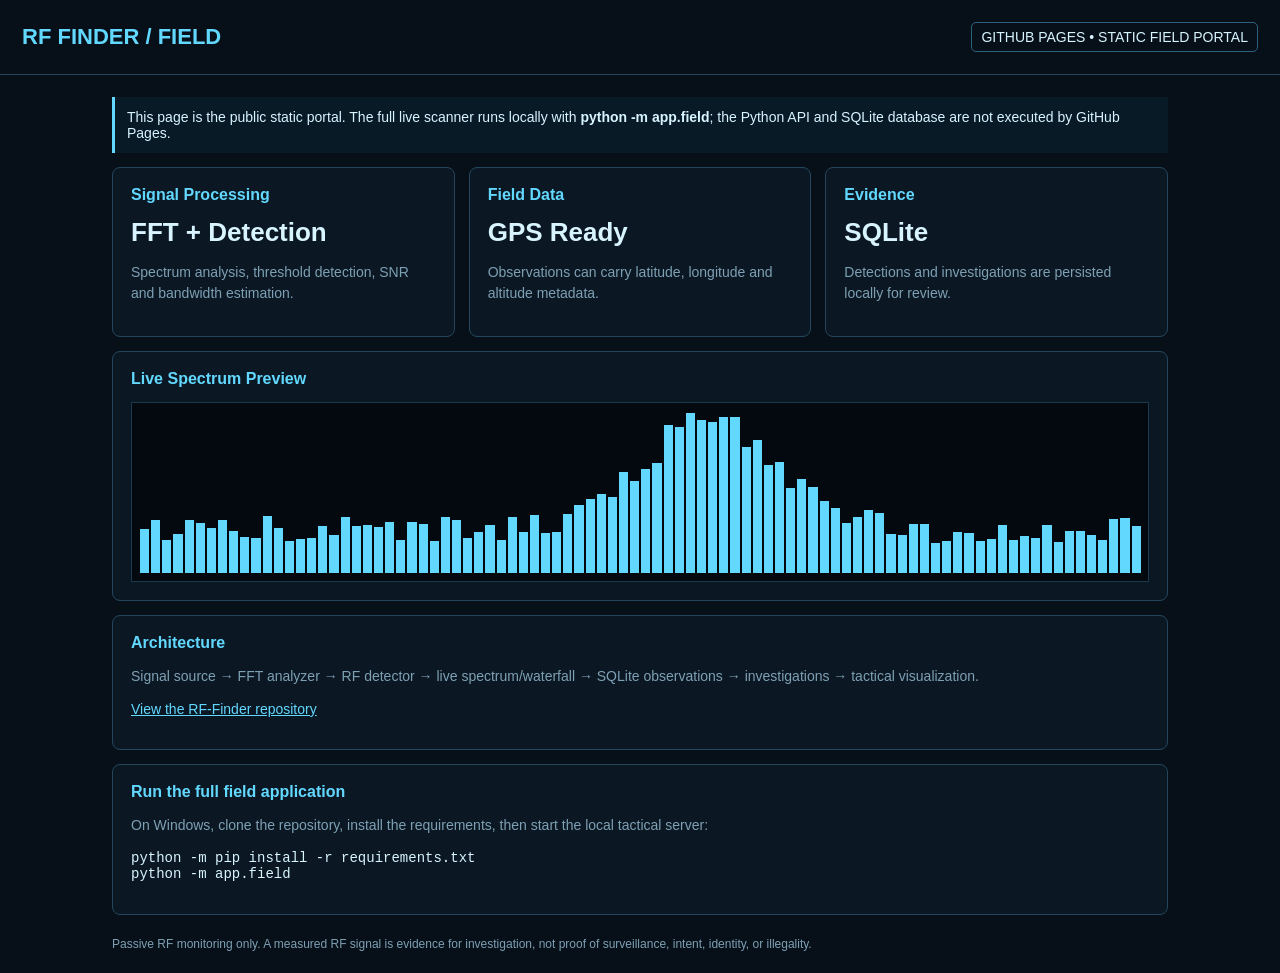
==== docs/index.html @ 65db34c8 "feat: add GitHub Pages field portal" ====
<!doctype html>
<html lang="en">
<head>
  <meta charset="utf-8">
  <meta name="viewport" content="width=device-width, initial-scale=1">
  <title>RF Finder — Field Monitor</title>
  <style>
    :root{color-scheme:dark}*{box-sizing:border-box}body{margin:0;background:#071019;color:#d8f4ff;font:14px Arial,sans-serif}header{padding:22px;display:flex;justify-content:space-between;gap:16px;align-items:center;border-bottom:1px solid #24465d}h1{margin:0;color:#62d8ff;font-size:22px}.wrap{max-width:1100px;margin:auto;padding:22px}.grid{display:grid;grid-template-columns:repeat(3,1fr);gap:14px}.card{background:#0b1823;border:1px solid #24465d;border-radius:8px;padding:18px}.wide{grid-column:1/-1}h2{font-size:16px;margin-top:0;color:#62d8ff}.value{font-size:26px;font-weight:bold}.muted{color:#7ea0b4;line-height:1.5}a{color:#62d8ff}.status{display:inline-block;padding:6px 9px;border:1px solid #2c607d;border-radius:5px}.bar{height:180px;border:1px solid #19394c;background:#03090e;display:flex;align-items:end;gap:2px;padding:8px}.bar i{display:block;flex:1;min-width:2px;background:#62d8ff}.notice{padding:12px;border-left:3px solid #62d8ff;background:#071a26}.footer{margin-top:22px;color:#7ea0b4;font-size:12px}@media(max-width:750px){.grid{grid-template-columns:1fr}.wide{grid-column:auto}}
  </style>
</head>
<body>
<header><h1>RF FINDER / FIELD</h1><span class="status">GITHUB PAGES • STATIC FIELD PORTAL</span></header>
<div class="wrap">
  <div class="notice">This page is the public static portal. The full live scanner runs locally with <b>python -m app.field</b>; the Python API and SQLite database are not executed by GitHub Pages.</div>
  <div class="grid" style="margin-top:14px">
    <section class="card"><h2>Signal Processing</h2><div class="value">FFT + Detection</div><p class="muted">Spectrum analysis, threshold detection, SNR and bandwidth estimation.</p></section>
    <section class="card"><h2>Field Data</h2><div class="value">GPS Ready</div><p class="muted">Observations can carry latitude, longitude and altitude metadata.</p></section>
    <section class="card"><h2>Evidence</h2><div class="value">SQLite</div><p class="muted">Detections and investigations are persisted locally for review.</p></section>
    <section class="card wide"><h2>Live Spectrum Preview</h2><div id="spectrum" class="bar" aria-label="spectrum preview"></div></section>
    <section class="card wide"><h2>Architecture</h2><p class="muted">Signal source → FFT analyzer → RF detector → live spectrum/waterfall → SQLite observations → investigations → tactical visualization.</p><p><a href="https://github.com/leonardoadame837-png/RF-Finder">View the RF-Finder repository</a></p></section>
    <section class="card wide"><h2>Run the full field application</h2><p class="muted">On Windows, clone the repository, install the requirements, then start the local tactical server:</p><pre>python -m pip install -r requirements.txt
python -m app.field</pre></section>
  </div>
  <div class="footer">Passive RF monitoring only. A measured RF signal is evidence for investigation, not proof of surveillance, intent, identity, or illegality.</div>
</div>
<script>
const box=document.getElementById('spectrum');for(let i=0;i<90;i++){const b=document.createElement('i');const x=i/89;const peak=Math.exp(-Math.pow((x-.57)/.09,2));b.style.height=(18+peak*70+Math.random()*18)+'%';box.appendChild(b)}
</script>
</body>
</html>
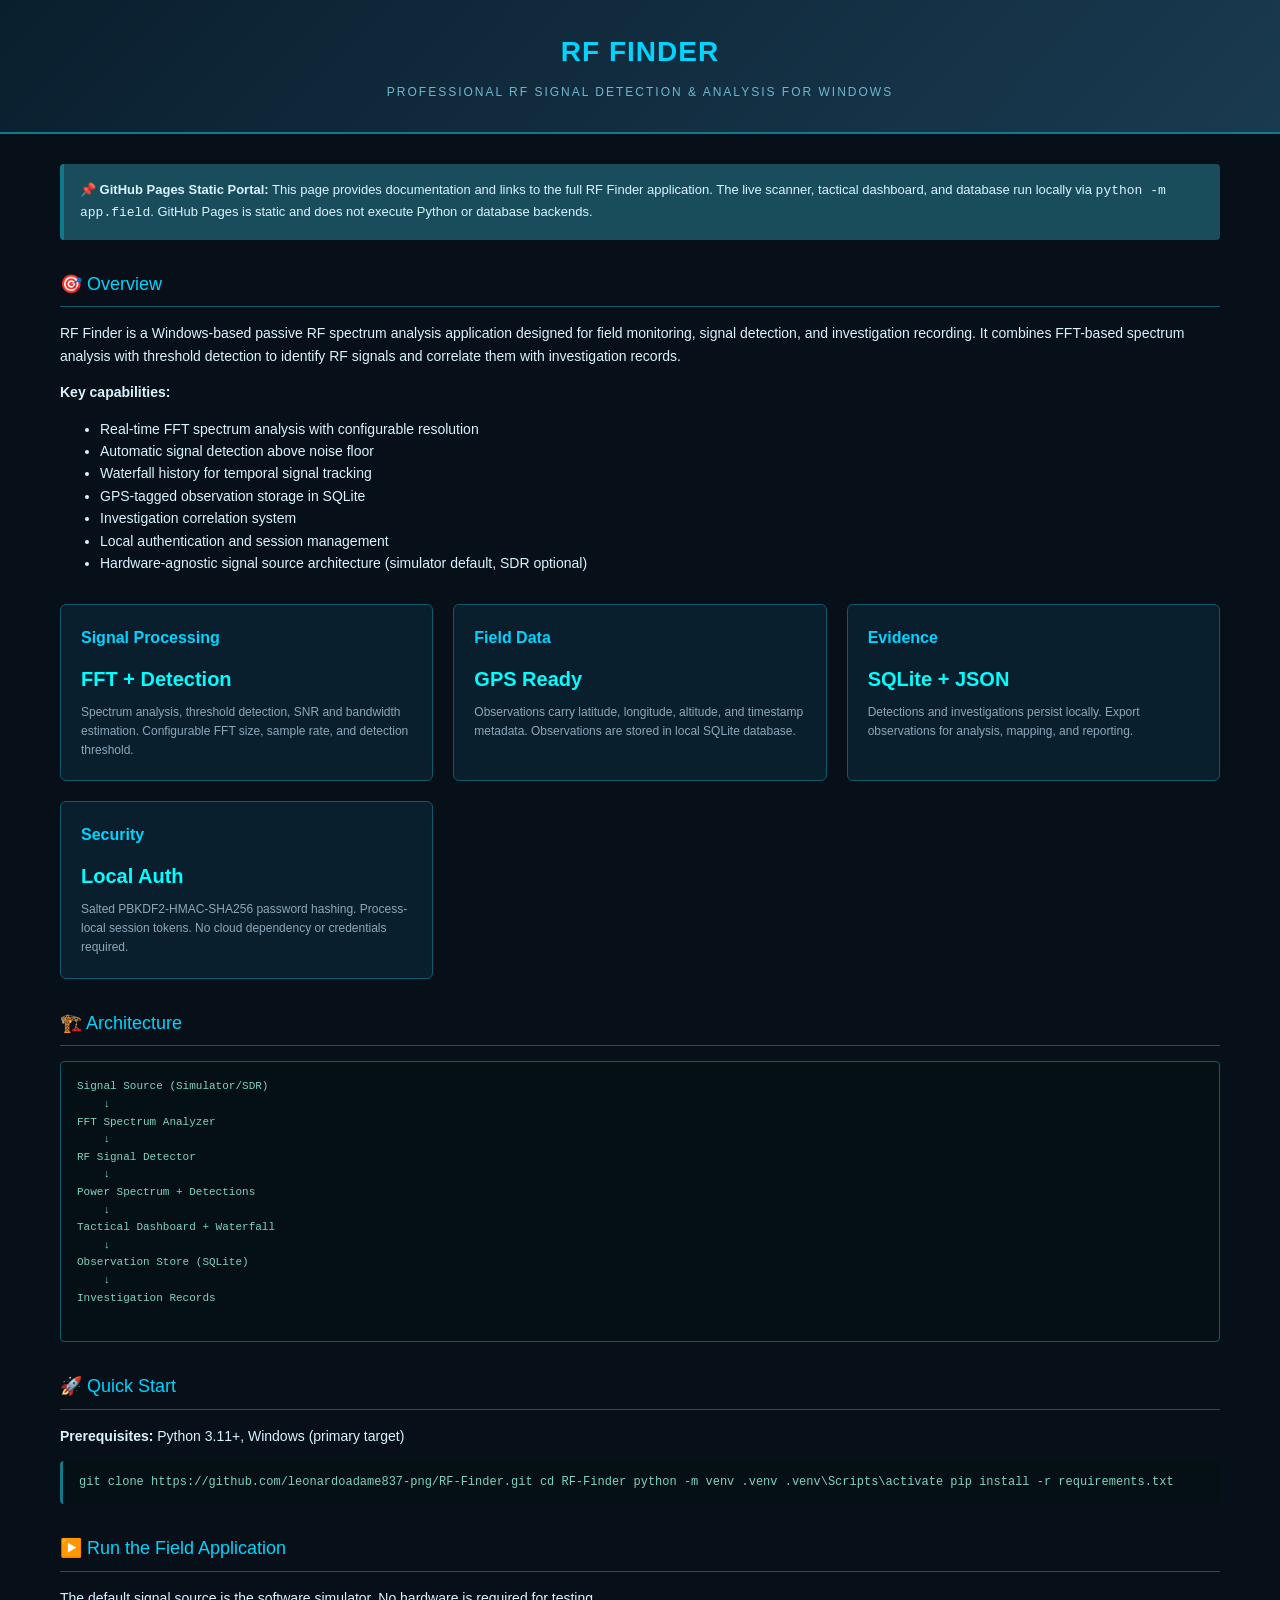
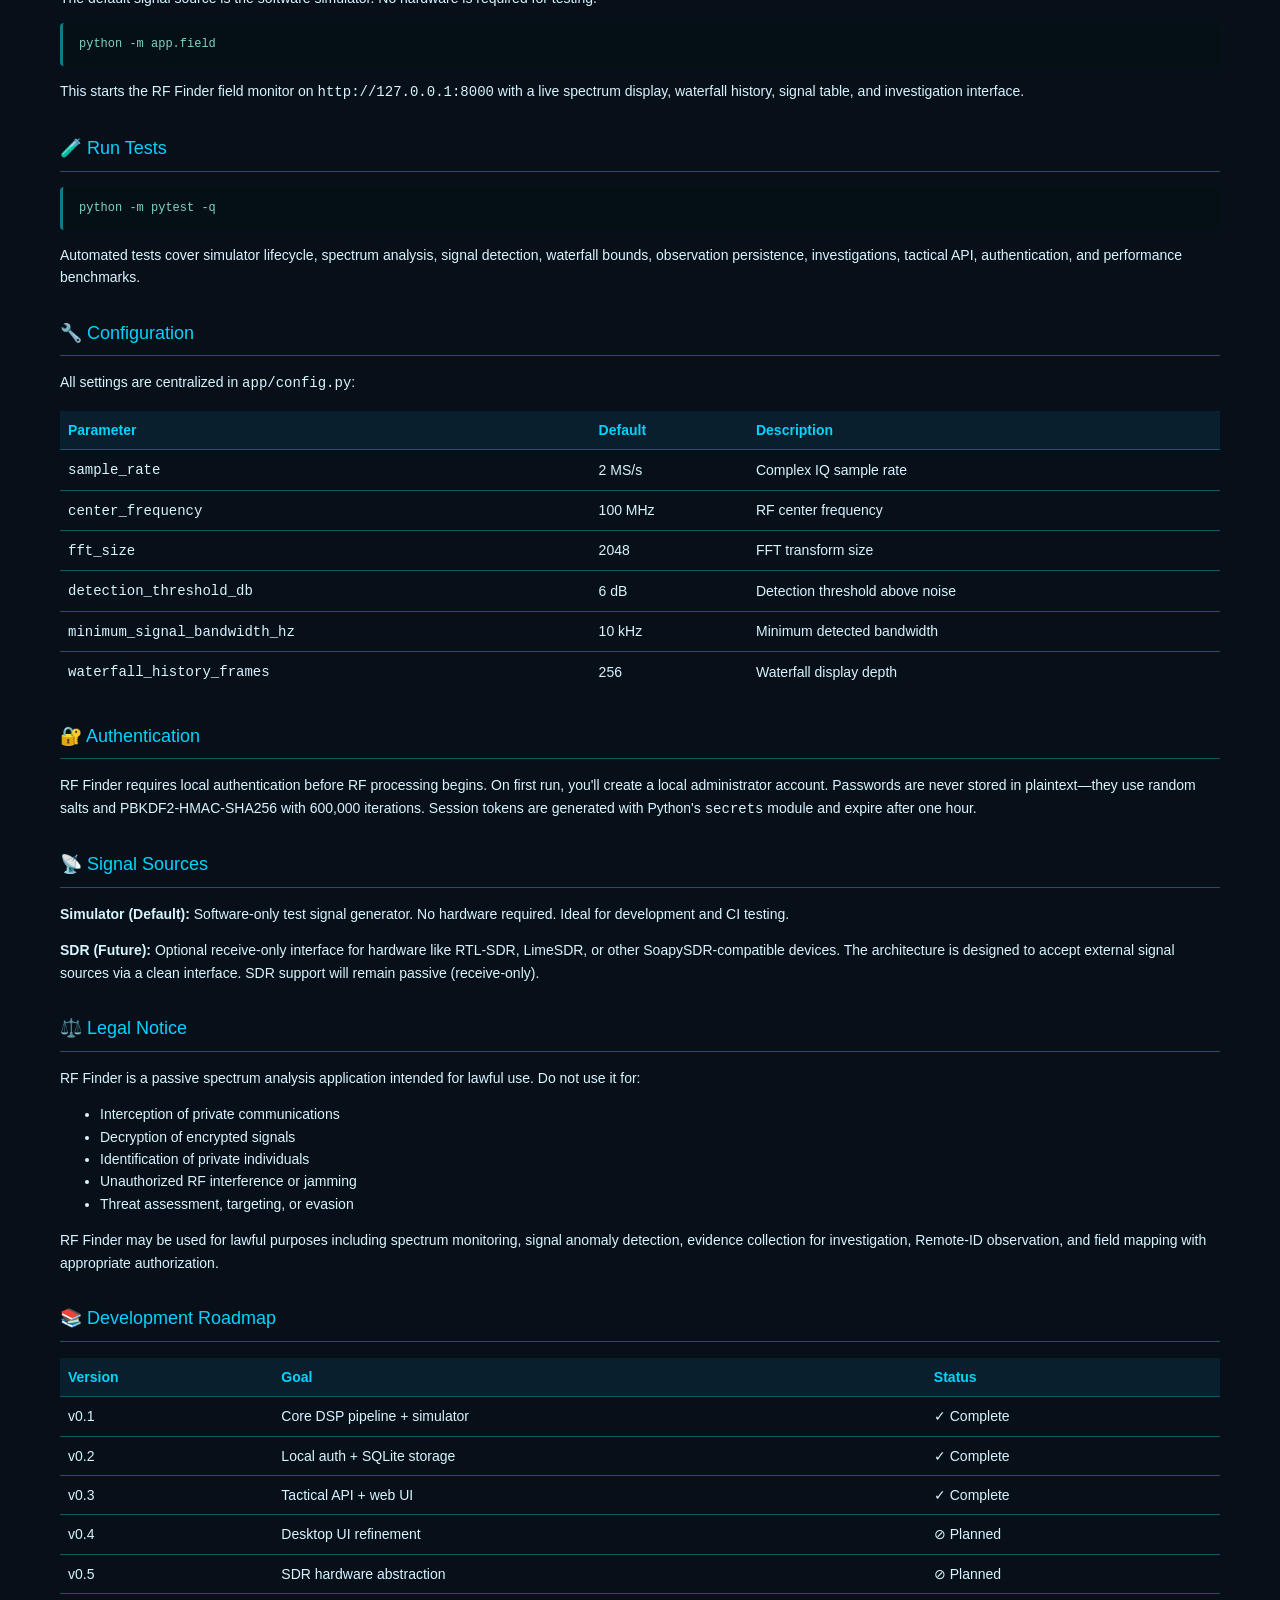
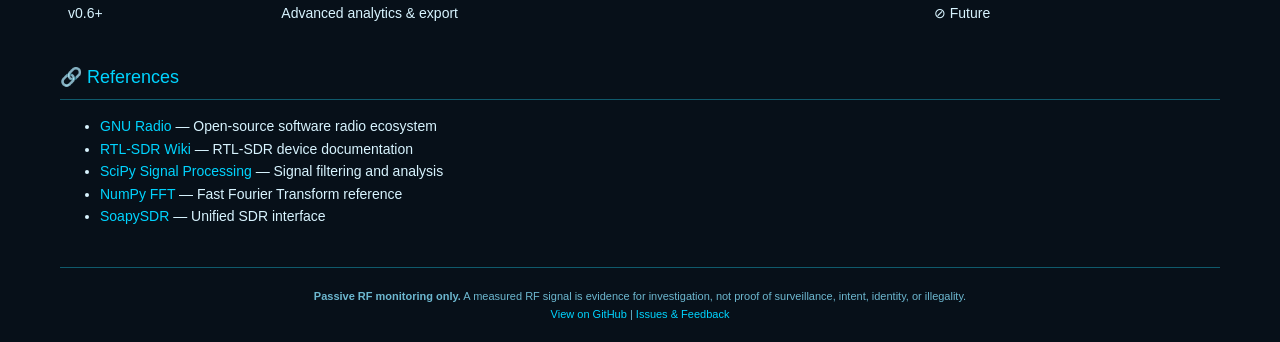
==== commit 9a33549a: "docs: expand GitHub Pages portal with comprehensive documentation" ====
--- a/docs/index.html
+++ b/docs/index.html
@@ -3,28 +3,365 @@
 <head>
   <meta charset="utf-8">
   <meta name="viewport" content="width=device-width, initial-scale=1">
-  <title>RF Finder — Field Monitor</title>
+  <title>RF Finder — Professional RF Signal Detection & Analysis</title>
   <style>
-    :root{color-scheme:dark}*{box-sizing:border-box}body{margin:0;background:#071019;color:#d8f4ff;font:14px Arial,sans-serif}header{padding:22px;display:flex;justify-content:space-between;gap:16px;align-items:center;border-bottom:1px solid #24465d}h1{margin:0;color:#62d8ff;font-size:22px}.wrap{max-width:1100px;margin:auto;padding:22px}.grid{display:grid;grid-template-columns:repeat(3,1fr);gap:14px}.card{background:#0b1823;border:1px solid #24465d;border-radius:8px;padding:18px}.wide{grid-column:1/-1}h2{font-size:16px;margin-top:0;color:#62d8ff}.value{font-size:26px;font-weight:bold}.muted{color:#7ea0b4;line-height:1.5}a{color:#62d8ff}.status{display:inline-block;padding:6px 9px;border:1px solid #2c607d;border-radius:5px}.bar{height:180px;border:1px solid #19394c;background:#03090e;display:flex;align-items:end;gap:2px;padding:8px}.bar i{display:block;flex:1;min-width:2px;background:#62d8ff}.notice{padding:12px;border-left:3px solid #62d8ff;background:#071a26}.footer{margin-top:22px;color:#7ea0b4;font-size:12px}@media(max-width:750px){.grid{grid-template-columns:1fr}.wide{grid-column:auto}}
+    :root { color-scheme: dark; }
+    * { box-sizing: border-box; }
+    body {
+      margin: 0;
+      background: #071019;
+      color: #d8f4ff;
+      font: 14px Arial, sans-serif;
+      line-height: 1.6;
+    }
+    header {
+      background: linear-gradient(135deg, #0a1f2e, #1a3a50);
+      padding: 30px;
+      text-align: center;
+      border-bottom: 2px solid #0f7a8c;
+    }
+    header h1 {
+      margin: 0;
+      font-size: 28px;
+      color: #00d4ff;
+      letter-spacing: 1px;
+    }
+    header .subtitle {
+      color: #6db8d0;
+      font-size: 12px;
+      margin-top: 8px;
+      letter-spacing: 2px;
+      text-transform: uppercase;
+    }
+    .container {
+      max-width: 1200px;
+      margin: 0 auto;
+      padding: 30px 20px;
+    }
+    .notice {
+      background: #1a4d5c;
+      border-left: 4px solid #0f7a8c;
+      padding: 16px;
+      margin-bottom: 30px;
+      border-radius: 4px;
+      font-size: 13px;
+    }
+    .grid {
+      display: grid;
+      grid-template-columns: repeat(auto-fit, minmax(300px, 1fr));
+      gap: 20px;
+      margin: 30px 0;
+    }
+    .card {
+      background: #0a1f2e;
+      border: 1px solid #0f5a6c;
+      border-radius: 6px;
+      padding: 20px;
+      transition: all 0.3s;
+    }
+    .card:hover {
+      background: #0d2a3d;
+      border-color: #00d4ff;
+      box-shadow: 0 0 12px rgba(0, 212, 255, 0.1);
+    }
+    .card h2 {
+      margin: 0 0 12px 0;
+      font-size: 16px;
+      color: #00d4ff;
+    }
+    .card .value {
+      font-size: 20px;
+      font-weight: bold;
+      color: #0ff;
+      margin-bottom: 8px;
+    }
+    .card p {
+      margin: 0;
+      font-size: 12px;
+      color: #8ba8ba;
+    }
+    .card.wide {
+      grid-column: 1 / -1;
+    }
+    .section-title {
+      font-size: 18px;
+      color: #00d4ff;
+      margin: 30px 0 15px 0;
+      padding-bottom: 8px;
+      border-bottom: 1px solid #0f5a6c;
+    }
+    pre {
+      background: #051015;
+      border: 1px solid #0f5a6c;
+      padding: 12px;
+      border-radius: 4px;
+      overflow-x: auto;
+      font-size: 12px;
+      color: #7dd3c0;
+    }
+    .code-block {
+      background: #051015;
+      border-left: 3px solid #0f7a8c;
+      padding: 12px 16px;
+      margin: 12px 0;
+      border-radius: 4px;
+      font-family: monospace;
+      font-size: 12px;
+      color: #7dd3c0;
+    }
+    a {
+      color: #00d4ff;
+      text-decoration: none;
+    }
+    a:hover {
+      text-decoration: underline;
+    }
+    .footer {
+      margin-top: 40px;
+      padding-top: 20px;
+      border-top: 1px solid #0f5a6c;
+      text-align: center;
+      font-size: 11px;
+      color: #6db8d0;
+    }
+    .arch-diagram {
+      background: #051015;
+      border: 1px solid #0f5a6c;
+      padding: 16px;
+      border-radius: 4px;
+      font-family: monospace;
+      font-size: 11px;
+      color: #7dd3c0;
+      white-space: pre;
+      overflow-x: auto;
+    }
   </style>
 </head>
 <body>
-<header><h1>RF FINDER / FIELD</h1><span class="status">GITHUB PAGES • STATIC FIELD PORTAL</span></header>
-<div class="wrap">
-  <div class="notice">This page is the public static portal. The full live scanner runs locally with <b>python -m app.field</b>; the Python API and SQLite database are not executed by GitHub Pages.</div>
-  <div class="grid" style="margin-top:14px">
-    <section class="card"><h2>Signal Processing</h2><div class="value">FFT + Detection</div><p class="muted">Spectrum analysis, threshold detection, SNR and bandwidth estimation.</p></section>
-    <section class="card"><h2>Field Data</h2><div class="value">GPS Ready</div><p class="muted">Observations can carry latitude, longitude and altitude metadata.</p></section>
-    <section class="card"><h2>Evidence</h2><div class="value">SQLite</div><p class="muted">Detections and investigations are persisted locally for review.</p></section>
-    <section class="card wide"><h2>Live Spectrum Preview</h2><div id="spectrum" class="bar" aria-label="spectrum preview"></div></section>
-    <section class="card wide"><h2>Architecture</h2><p class="muted">Signal source → FFT analyzer → RF detector → live spectrum/waterfall → SQLite observations → investigations → tactical visualization.</p><p><a href="https://github.com/leonardoadame837-png/RF-Finder">View the RF-Finder repository</a></p></section>
-    <section class="card wide"><h2>Run the full field application</h2><p class="muted">On Windows, clone the repository, install the requirements, then start the local tactical server:</p><pre>python -m pip install -r requirements.txt
-python -m app.field</pre></section>
+  <header>
+    <h1>RF FINDER</h1>
+    <div class="subtitle">Professional RF Signal Detection & Analysis for Windows</div>
+  </header>
+
+  <div class="container">
+    <div class="notice">
+      <strong>📌 GitHub Pages Static Portal:</strong> This page provides documentation and links to the full RF Finder application.
+      The live scanner, tactical dashboard, and database run locally via <code>python -m app.field</code>.
+      GitHub Pages is static and does not execute Python or database backends.
+    </div>
+
+    <div class="section-title">🎯 Overview</div>
+    <p>
+      RF Finder is a Windows-based passive RF spectrum analysis application designed for field monitoring, signal detection, 
+      and investigation recording. It combines FFT-based spectrum analysis with threshold detection to identify RF signals 
+      and correlate them with investigation records.
+    </p>
+    <p>
+      <strong>Key capabilities:</strong>
+      <ul>
+        <li>Real-time FFT spectrum analysis with configurable resolution</li>
+        <li>Automatic signal detection above noise floor</li>
+        <li>Waterfall history for temporal signal tracking</li>
+        <li>GPS-tagged observation storage in SQLite</li>
+        <li>Investigation correlation system</li>
+        <li>Local authentication and session management</li>
+        <li>Hardware-agnostic signal source architecture (simulator default, SDR optional)</li>
+      </ul>
+    </p>
+
+    <div class="grid">
+      <div class="card">
+        <h2>Signal Processing</h2>
+        <div class="value">FFT + Detection</div>
+        <p>Spectrum analysis, threshold detection, SNR and bandwidth estimation. Configurable FFT size, sample rate, and detection threshold.</p>
+      </div>
+      <div class="card">
+        <h2>Field Data</h2>
+        <div class="value">GPS Ready</div>
+        <p>Observations carry latitude, longitude, altitude, and timestamp metadata. Observations are stored in local SQLite database.</p>
+      </div>
+      <div class="card">
+        <h2>Evidence</h2>
+        <div class="value">SQLite + JSON</div>
+        <p>Detections and investigations persist locally. Export observations for analysis, mapping, and reporting.</p>
+      </div>
+      <div class="card">
+        <h2>Security</h2>
+        <div class="value">Local Auth</div>
+        <p>Salted PBKDF2-HMAC-SHA256 password hashing. Process-local session tokens. No cloud dependency or credentials required.</p>
+      </div>
+    </div>
+
+    <div class="section-title">🏗️ Architecture</div>
+    <div class="arch-diagram">Signal Source (Simulator/SDR)
+    ↓
+FFT Spectrum Analyzer
+    ↓
+RF Signal Detector
+    ↓
+Power Spectrum + Detections
+    ↓
+Tactical Dashboard + Waterfall
+    ↓
+Observation Store (SQLite)
+    ↓
+Investigation Records
+    </div>
+
+    <div class="section-title">🚀 Quick Start</div>
+    <p>
+      <strong>Prerequisites:</strong> Python 3.11+, Windows (primary target)
+    </p>
+
+    <div class="code-block">git clone https://github.com/leonardoadame837-png/RF-Finder.git
+cd RF-Finder
+python -m venv .venv
+.venv\Scripts\activate
+pip install -r requirements.txt</div>
+
+    <div class="section-title">▶️ Run the Field Application</div>
+    <p>
+      The default signal source is the software simulator. No hardware is required for testing.
+    </p>
+    <div class="code-block">python -m app.field</div>
+    <p>
+      This starts the RF Finder field monitor on <code>http://127.0.0.1:8000</code> with a live spectrum display, waterfall history, 
+      signal table, and investigation interface.
+    </p>
+
+    <div class="section-title">🧪 Run Tests</div>
+    <div class="code-block">python -m pytest -q</div>
+    <p>
+      Automated tests cover simulator lifecycle, spectrum analysis, signal detection, waterfall bounds, 
+      observation persistence, investigations, tactical API, authentication, and performance benchmarks.
+    </p>
+
+    <div class="section-title">🔧 Configuration</div>
+    <p>All settings are centralized in <code>app/config.py</code>:</p>
+    <table style="width: 100%; border-collapse: collapse; margin: 16px 0;">
+      <tr style="background: #0a1f2e; border-bottom: 1px solid #0f5a6c;">
+        <td style="padding: 8px; color: #00d4ff;"><strong>Parameter</strong></td>
+        <td style="padding: 8px; color: #00d4ff;"><strong>Default</strong></td>
+        <td style="padding: 8px; color: #00d4ff;"><strong>Description</strong></td>
+      </tr>
+      <tr style="border-bottom: 1px solid #0f5a6c;">
+        <td style="padding: 8px;"><code>sample_rate</code></td>
+        <td style="padding: 8px;">2 MS/s</td>
+        <td style="padding: 8px;">Complex IQ sample rate</td>
+      </tr>
+      <tr style="border-bottom: 1px solid #0f5a6c;">
+        <td style="padding: 8px;"><code>center_frequency</code></td>
+        <td style="padding: 8px;">100 MHz</td>
+        <td style="padding: 8px;">RF center frequency</td>
+      </tr>
+      <tr style="border-bottom: 1px solid #0f5a6c;">
+        <td style="padding: 8px;"><code>fft_size</code></td>
+        <td style="padding: 8px;">2048</td>
+        <td style="padding: 8px;">FFT transform size</td>
+      </tr>
+      <tr style="border-bottom: 1px solid #0f5a6c;">
+        <td style="padding: 8px;"><code>detection_threshold_db</code></td>
+        <td style="padding: 8px;">6 dB</td>
+        <td style="padding: 8px;">Detection threshold above noise</td>
+      </tr>
+      <tr style="border-bottom: 1px solid #0f5a6c;">
+        <td style="padding: 8px;"><code>minimum_signal_bandwidth_hz</code></td>
+        <td style="padding: 8px;">10 kHz</td>
+        <td style="padding: 8px;">Minimum detected bandwidth</td>
+      </tr>
+      <tr>
+        <td style="padding: 8px;"><code>waterfall_history_frames</code></td>
+        <td style="padding: 8px;">256</td>
+        <td style="padding: 8px;">Waterfall display depth</td>
+      </tr>
+    </table>
+
+    <div class="section-title">🔐 Authentication</div>
+    <p>
+      RF Finder requires local authentication before RF processing begins. On first run, you'll create a local administrator account.
+      Passwords are never stored in plaintext—they use random salts and PBKDF2-HMAC-SHA256 with 600,000 iterations.
+      Session tokens are generated with Python's <code>secrets</code> module and expire after one hour.
+    </p>
+
+    <div class="section-title">📡 Signal Sources</div>
+    <p>
+      <strong>Simulator (Default):</strong> Software-only test signal generator. No hardware required. Ideal for development and CI testing.
+    </p>
+    <p>
+      <strong>SDR (Future):</strong> Optional receive-only interface for hardware like RTL-SDR, LimeSDR, or other SoapySDR-compatible devices.
+      The architecture is designed to accept external signal sources via a clean interface. SDR support will remain passive (receive-only).
+    </p>
+
+    <div class="section-title">⚖️ Legal Notice</div>
+    <p>
+      RF Finder is a passive spectrum analysis application intended for lawful use. Do not use it for:
+      <ul>
+        <li>Interception of private communications</li>
+        <li>Decryption of encrypted signals</li>
+        <li>Identification of private individuals</li>
+        <li>Unauthorized RF interference or jamming</li>
+        <li>Threat assessment, targeting, or evasion</li>
+      </ul>
+    </p>
+    <p>
+      RF Finder may be used for lawful purposes including spectrum monitoring, signal anomaly detection, 
+      evidence collection for investigation, Remote-ID observation, and field mapping with appropriate authorization.
+    </p>
+
+    <div class="section-title">📚 Development Roadmap</div>
+    <table style="width: 100%; border-collapse: collapse; margin: 16px 0;">
+      <tr style="background: #0a1f2e; border-bottom: 1px solid #0f5a6c;">
+        <td style="padding: 8px; color: #00d4ff;"><strong>Version</strong></td>
+        <td style="padding: 8px; color: #00d4ff;"><strong>Goal</strong></td>
+        <td style="padding: 8px; color: #00d4ff;"><strong>Status</strong></td>
+      </tr>
+      <tr style="border-bottom: 1px solid #0f5a6c;">
+        <td style="padding: 8px;">v0.1</td>
+        <td style="padding: 8px;">Core DSP pipeline + simulator</td>
+        <td style="padding: 8px;">✓ Complete</td>
+      </tr>
+      <tr style="border-bottom: 1px solid #0f5a6c;">
+        <td style="padding: 8px;">v0.2</td>
+        <td style="padding: 8px;">Local auth + SQLite storage</td>
+        <td style="padding: 8px;">✓ Complete</td>
+      </tr>
+      <tr style="border-bottom: 1px solid #0f5a6c;">
+        <td style="padding: 8px;">v0.3</td>
+        <td style="padding: 8px;">Tactical API + web UI</td>
+        <td style="padding: 8px;">✓ Complete</td>
+      </tr>
+      <tr style="border-bottom: 1px solid #0f5a6c;">
+        <td style="padding: 8px;">v0.4</td>
+        <td style="padding: 8px;">Desktop UI refinement</td>
+        <td style="padding: 8px;">⊘ Planned</td>
+      </tr>
+      <tr style="border-bottom: 1px solid #0f5a6c;">
+        <td style="padding: 8px;">v0.5</td>
+        <td style="padding: 8px;">SDR hardware abstraction</td>
+        <td style="padding: 8px;">⊘ Planned</td>
+      </tr>
+      <tr>
+        <td style="padding: 8px;">v0.6+</td>
+        <td style="padding: 8px;">Advanced analytics & export</td>
+        <td style="padding: 8px;">⊘ Future</td>
+      </tr>
+    </table>
+
+    <div class="section-title">🔗 References</div>
+    <ul>
+      <li><a href="https://www.gnuradio.org/">GNU Radio</a> — Open-source software radio ecosystem</li>
+      <li><a href="https://osmocom.org/projects/rtl-sdr/wiki">RTL-SDR Wiki</a> — RTL-SDR device documentation</li>
+      <li><a href="https://docs.scipy.org/doc/scipy/reference/signal.html">SciPy Signal Processing</a> — Signal filtering and analysis</li>
+      <li><a href="https://numpy.org/doc/stable/reference/routines.fft.html">NumPy FFT</a> — Fast Fourier Transform reference</li>
+      <li><a href="https://github.com/pothosware/SoapySDR/wiki">SoapySDR</a> — Unified SDR interface</li>
+    </ul>
+
+    <div class="footer">
+      <strong>Passive RF monitoring only.</strong> A measured RF signal is evidence for investigation, not proof of surveillance, 
+      intent, identity, or illegality.<br>
+      <a href="https://github.com/leonardoadame837-png/RF-Finder">View on GitHub</a> | 
+      <a href="https://github.com/leonardoadame837-png/RF-Finder/issues">Issues & Feedback</a>
+    </div>
   </div>
-  <div class="footer">Passive RF monitoring only. A measured RF signal is evidence for investigation, not proof of surveillance, intent, identity, or illegality.</div>
-</div>
-<script>
-const box=document.getElementById('spectrum');for(let i=0;i<90;i++){const b=document.createElement('i');const x=i/89;const peak=Math.exp(-Math.pow((x-.57)/.09,2));b.style.height=(18+peak*70+Math.random()*18)+'%';box.appendChild(b)}
-</script>
 </body>
 </html>
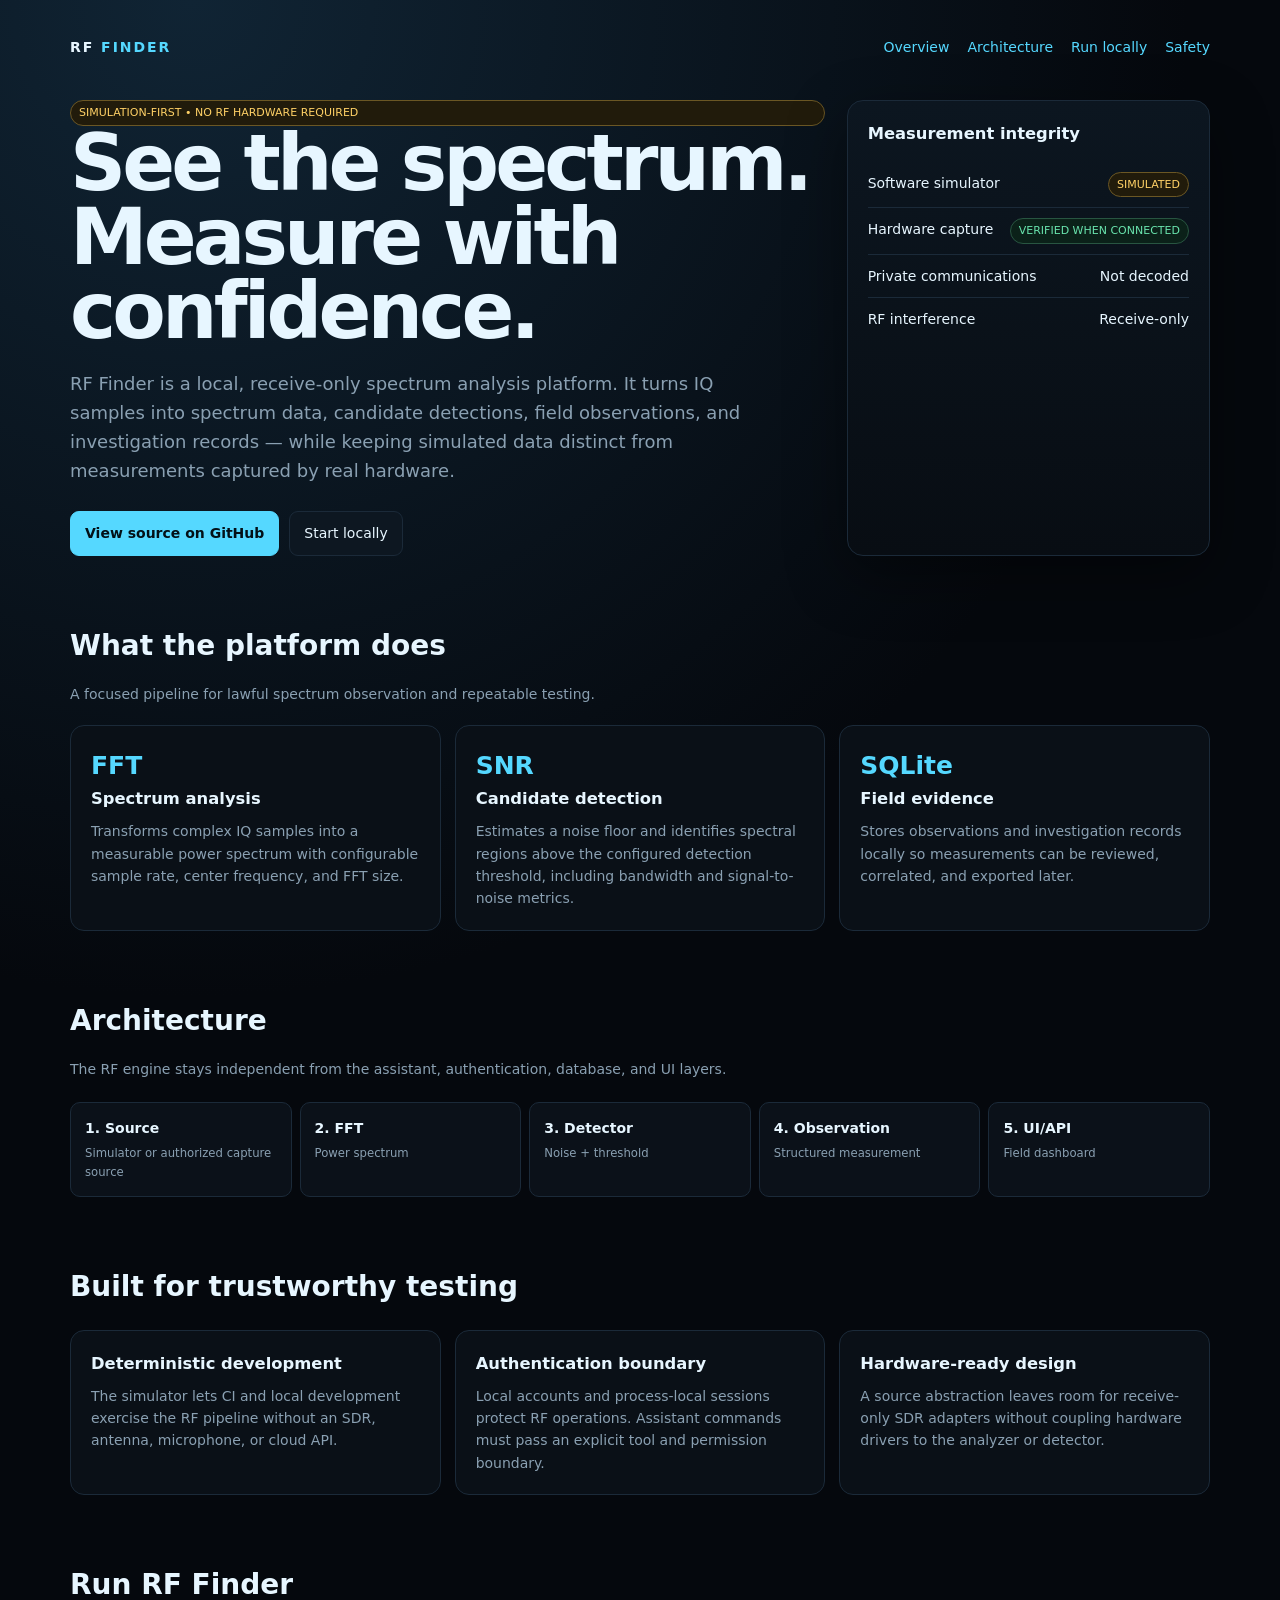
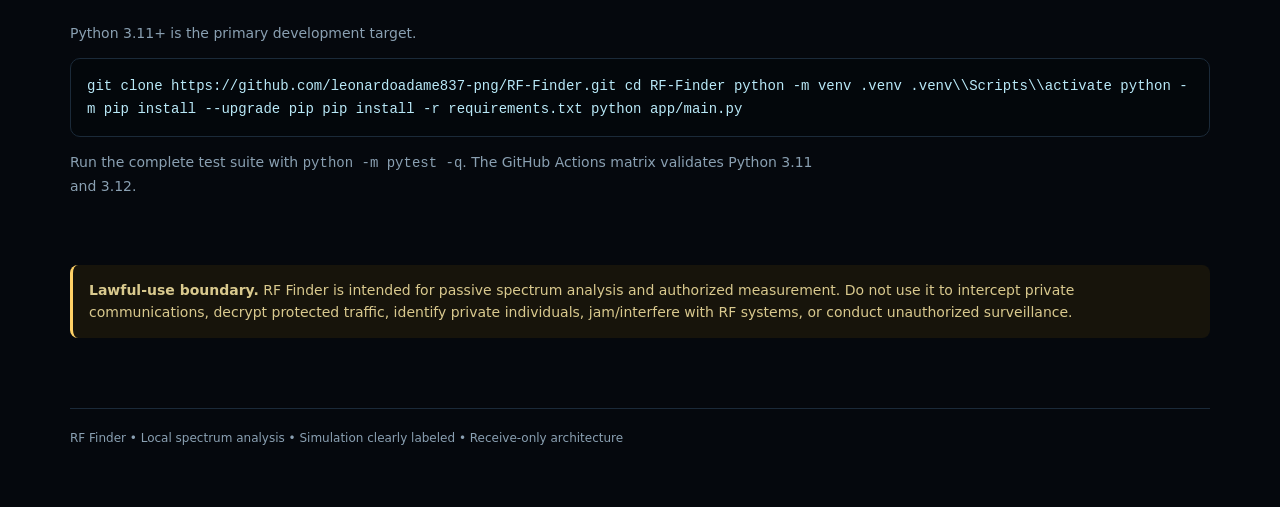
==== commit 1cc8211c: "Remix RF Finder static portal UI" ====
--- a/docs/index.html
+++ b/docs/index.html
@@ -1,367 +1,33 @@
 <!doctype html>
 <html lang="en">
 <head>
-  <meta charset="utf-8">
-  <meta name="viewport" content="width=device-width, initial-scale=1">
-  <title>RF Finder — Professional RF Signal Detection & Analysis</title>
-  <style>
-    :root { color-scheme: dark; }
-    * { box-sizing: border-box; }
-    body {
-      margin: 0;
-      background: #071019;
-      color: #d8f4ff;
-      font: 14px Arial, sans-serif;
-      line-height: 1.6;
-    }
-    header {
-      background: linear-gradient(135deg, #0a1f2e, #1a3a50);
-      padding: 30px;
-      text-align: center;
-      border-bottom: 2px solid #0f7a8c;
-    }
-    header h1 {
-      margin: 0;
-      font-size: 28px;
-      color: #00d4ff;
-      letter-spacing: 1px;
-    }
-    header .subtitle {
-      color: #6db8d0;
-      font-size: 12px;
-      margin-top: 8px;
-      letter-spacing: 2px;
-      text-transform: uppercase;
-    }
-    .container {
-      max-width: 1200px;
-      margin: 0 auto;
-      padding: 30px 20px;
-    }
-    .notice {
-      background: #1a4d5c;
-      border-left: 4px solid #0f7a8c;
-      padding: 16px;
-      margin-bottom: 30px;
-      border-radius: 4px;
-      font-size: 13px;
-    }
-    .grid {
-      display: grid;
-      grid-template-columns: repeat(auto-fit, minmax(300px, 1fr));
-      gap: 20px;
-      margin: 30px 0;
-    }
-    .card {
-      background: #0a1f2e;
-      border: 1px solid #0f5a6c;
-      border-radius: 6px;
-      padding: 20px;
-      transition: all 0.3s;
-    }
-    .card:hover {
-      background: #0d2a3d;
-      border-color: #00d4ff;
-      box-shadow: 0 0 12px rgba(0, 212, 255, 0.1);
-    }
-    .card h2 {
-      margin: 0 0 12px 0;
-      font-size: 16px;
-      color: #00d4ff;
-    }
-    .card .value {
-      font-size: 20px;
-      font-weight: bold;
-      color: #0ff;
-      margin-bottom: 8px;
-    }
-    .card p {
-      margin: 0;
-      font-size: 12px;
-      color: #8ba8ba;
-    }
-    .card.wide {
-      grid-column: 1 / -1;
-    }
-    .section-title {
-      font-size: 18px;
-      color: #00d4ff;
-      margin: 30px 0 15px 0;
-      padding-bottom: 8px;
-      border-bottom: 1px solid #0f5a6c;
-    }
-    pre {
-      background: #051015;
-      border: 1px solid #0f5a6c;
-      padding: 12px;
-      border-radius: 4px;
-      overflow-x: auto;
-      font-size: 12px;
-      color: #7dd3c0;
-    }
-    .code-block {
-      background: #051015;
-      border-left: 3px solid #0f7a8c;
-      padding: 12px 16px;
-      margin: 12px 0;
-      border-radius: 4px;
-      font-family: monospace;
-      font-size: 12px;
-      color: #7dd3c0;
-    }
-    a {
-      color: #00d4ff;
-      text-decoration: none;
-    }
-    a:hover {
-      text-decoration: underline;
-    }
-    .footer {
-      margin-top: 40px;
-      padding-top: 20px;
-      border-top: 1px solid #0f5a6c;
-      text-align: center;
-      font-size: 11px;
-      color: #6db8d0;
-    }
-    .arch-diagram {
-      background: #051015;
-      border: 1px solid #0f5a6c;
-      padding: 16px;
-      border-radius: 4px;
-      font-family: monospace;
-      font-size: 11px;
-      color: #7dd3c0;
-      white-space: pre;
-      overflow-x: auto;
-    }
-  </style>
+<meta charset="utf-8">
+<meta name="viewport" content="width=device-width,initial-scale=1">
+<meta name="description" content="RF Finder — passive spectrum analysis, signal detection, and field measurement. Software simulation is clearly separated from verified RF measurements.">
+<title>RF Finder — Spectrum Intelligence</title>
+<style>
+:root{color-scheme:dark;--bg:#05080d;--panel:#0b1119;--line:#1b2a39;--text:#e7f6ff;--muted:#8aa0b2;--accent:#55d8ff;--good:#69e3ad;--warn:#ffd166}*{box-sizing:border-box}body{margin:0;background:radial-gradient(circle at 15% 0,#102434 0,#05080d 42%);color:var(--text);font:14px/1.6 Inter,system-ui,-apple-system,Segoe UI,sans-serif}a{color:var(--accent);text-decoration:none}a:hover{text-decoration:underline}.wrap{max-width:1180px;margin:auto;padding:28px 20px 60px}.nav{display:flex;justify-content:space-between;align-items:center;gap:18px;padding:8px 0 42px}.brand{font-weight:800;letter-spacing:.14em}.brand span{color:var(--accent)}.navlinks{display:flex;gap:18px;color:var(--muted)}.hero{display:grid;grid-template-columns:1.35fr .65fr;gap:22px;align-items:stretch}.hero h1{font-size:clamp(42px,7vw,78px);line-height:.95;margin:0 0 22px;letter-spacing:-.05em}.hero p{font-size:18px;color:var(--muted);max-width:700px}.actions{display:flex;gap:10px;flex-wrap:wrap;margin-top:26px}.btn{display:inline-block;border:1px solid var(--line);background:#0d1721;color:var(--text);padding:10px 14px;border-radius:9px}.btn.primary{background:var(--accent);color:#031017;border-color:var(--accent);font-weight:750}.status{border:1px solid var(--line);background:linear-gradient(180deg,#0c1620,#080d13);border-radius:16px;padding:20px;box-shadow:0 20px 60px #0006}.status h3{margin:0 0 14px}.row{display:flex;justify-content:space-between;padding:10px 0;border-bottom:1px solid var(--line)}.row:last-child{border:0}.badge{border:1px solid #285541;color:var(--good);background:#0b2119;padding:3px 8px;border-radius:999px;font-size:11px}.badge.sim{border-color:#6b5724;color:var(--warn);background:#211b0b}.section{margin-top:68px}.section h2{font-size:28px;margin:0 0 10px}.section>p{color:var(--muted);max-width:760px}.grid{display:grid;grid-template-columns:repeat(3,1fr);gap:14px;margin-top:20px}.card{background:#0a1017;border:1px solid var(--line);border-radius:14px;padding:20px}.card h3{margin:0 0 8px}.card p{color:var(--muted);margin:0}.metric{font-size:25px;font-weight:800;color:var(--accent)}.pipeline{display:grid;grid-template-columns:repeat(5,1fr);gap:8px;margin-top:22px}.step{padding:14px;border:1px solid var(--line);border-radius:10px;background:var(--panel);font-weight:700}.step small{display:block;color:var(--muted);font-weight:400;margin-top:5px}.code{background:#03070b;border:1px solid var(--line);padding:16px;border-radius:10px;overflow:auto;font-family:ui-monospace,SFMono-Regular,Menlo,monospace;color:#b9e9f8}.notice{border-left:3px solid var(--warn);background:#17140b;padding:14px 16px;border-radius:8px;color:#d9c98e}.footer{margin-top:70px;padding-top:20px;border-top:1px solid var(--line);color:var(--muted);font-size:12px}@media(max-width:850px){.hero,.grid{grid-template-columns:1fr}.pipeline{grid-template-columns:1fr 1fr}.navlinks{display:none}}
+</style>
 </head>
 <body>
-  <header>
-    <h1>RF FINDER</h1>
-    <div class="subtitle">Professional RF Signal Detection & Analysis for Windows</div>
-  </header>
-
-  <div class="container">
-    <div class="notice">
-      <strong>📌 GitHub Pages Static Portal:</strong> This page provides documentation and links to the full RF Finder application.
-      The live scanner, tactical dashboard, and database run locally via <code>python -m app.field</code>.
-      GitHub Pages is static and does not execute Python or database backends.
-    </div>
-
-    <div class="section-title">🎯 Overview</div>
-    <p>
-      RF Finder is a Windows-based passive RF spectrum analysis application designed for field monitoring, signal detection, 
-      and investigation recording. It combines FFT-based spectrum analysis with threshold detection to identify RF signals 
-      and correlate them with investigation records.
-    </p>
-    <p>
-      <strong>Key capabilities:</strong>
-      <ul>
-        <li>Real-time FFT spectrum analysis with configurable resolution</li>
-        <li>Automatic signal detection above noise floor</li>
-        <li>Waterfall history for temporal signal tracking</li>
-        <li>GPS-tagged observation storage in SQLite</li>
-        <li>Investigation correlation system</li>
-        <li>Local authentication and session management</li>
-        <li>Hardware-agnostic signal source architecture (simulator default, SDR optional)</li>
-      </ul>
-    </p>
-
-    <div class="grid">
-      <div class="card">
-        <h2>Signal Processing</h2>
-        <div class="value">FFT + Detection</div>
-        <p>Spectrum analysis, threshold detection, SNR and bandwidth estimation. Configurable FFT size, sample rate, and detection threshold.</p>
-      </div>
-      <div class="card">
-        <h2>Field Data</h2>
-        <div class="value">GPS Ready</div>
-        <p>Observations carry latitude, longitude, altitude, and timestamp metadata. Observations are stored in local SQLite database.</p>
-      </div>
-      <div class="card">
-        <h2>Evidence</h2>
-        <div class="value">SQLite + JSON</div>
-        <p>Detections and investigations persist locally. Export observations for analysis, mapping, and reporting.</p>
-      </div>
-      <div class="card">
-        <h2>Security</h2>
-        <div class="value">Local Auth</div>
-        <p>Salted PBKDF2-HMAC-SHA256 password hashing. Process-local session tokens. No cloud dependency or credentials required.</p>
-      </div>
-    </div>
-
-    <div class="section-title">🏗️ Architecture</div>
-    <div class="arch-diagram">Signal Source (Simulator/SDR)
-    ↓
-FFT Spectrum Analyzer
-    ↓
-RF Signal Detector
-    ↓
-Power Spectrum + Detections
-    ↓
-Tactical Dashboard + Waterfall
-    ↓
-Observation Store (SQLite)
-    ↓
-Investigation Records
-    </div>
-
-    <div class="section-title">🚀 Quick Start</div>
-    <p>
-      <strong>Prerequisites:</strong> Python 3.11+, Windows (primary target)
-    </p>
-
-    <div class="code-block">git clone https://github.com/leonardoadame837-png/RF-Finder.git
+<div class="wrap">
+<nav class="nav"><div class="brand">RF <span>FINDER</span></div><div class="navlinks"><a href="#overview">Overview</a><a href="#architecture">Architecture</a><a href="#start">Run locally</a><a href="#legal">Safety</a></div></nav>
+<section class="hero" id="overview">
+<div><div class="badge sim">SIMULATION-FIRST • NO RF HARDWARE REQUIRED</div><h1>See the spectrum.<br>Measure with confidence.</h1><p>RF Finder is a local, receive-only spectrum analysis platform. It turns IQ samples into spectrum data, candidate detections, field observations, and investigation records — while keeping simulated data distinct from measurements captured by real hardware.</p><div class="actions"><a class="btn primary" href="https://github.com/leonardoadame837-png/RF-Finder">View source on GitHub</a><a class="btn" href="#start">Start locally</a></div></div>
+<div class="status"><h3>Measurement integrity</h3><div class="row"><span>Software simulator</span><span class="badge sim">SIMULATED</span></div><div class="row"><span>Hardware capture</span><span class="badge">VERIFIED WHEN CONNECTED</span></div><div class="row"><span>Private communications</span><span>Not decoded</span></div><div class="row"><span>RF interference</span><span>Receive-only</span></div></div>
+</section>
+<section class="section"><h2>What the platform does</h2><p>A focused pipeline for lawful spectrum observation and repeatable testing.</p><div class="grid"><div class="card"><div class="metric">FFT</div><h3>Spectrum analysis</h3><p>Transforms complex IQ samples into a measurable power spectrum with configurable sample rate, center frequency, and FFT size.</p></div><div class="card"><div class="metric">SNR</div><h3>Candidate detection</h3><p>Estimates a noise floor and identifies spectral regions above the configured detection threshold, including bandwidth and signal-to-noise metrics.</p></div><div class="card"><div class="metric">SQLite</div><h3>Field evidence</h3><p>Stores observations and investigation records locally so measurements can be reviewed, correlated, and exported later.</p></div></div></section>
+<section class="section" id="architecture"><h2>Architecture</h2><p>The RF engine stays independent from the assistant, authentication, database, and UI layers.</p><div class="pipeline"><div class="step">1. Source<small>Simulator or authorized capture source</small></div><div class="step">2. FFT<small>Power spectrum</small></div><div class="step">3. Detector<small>Noise + threshold</small></div><div class="step">4. Observation<small>Structured measurement</small></div><div class="step">5. UI/API<small>Field dashboard</small></div></div></section>
+<section class="section"><h2>Built for trustworthy testing</h2><div class="grid"><div class="card"><h3>Deterministic development</h3><p>The simulator lets CI and local development exercise the RF pipeline without an SDR, antenna, microphone, or cloud API.</p></div><div class="card"><h3>Authentication boundary</h3><p>Local accounts and process-local sessions protect RF operations. Assistant commands must pass an explicit tool and permission boundary.</p></div><div class="card"><h3>Hardware-ready design</h3><p>A source abstraction leaves room for receive-only SDR adapters without coupling hardware drivers to the analyzer or detector.</p></div></div></section>
+<section class="section" id="start"><h2>Run RF Finder</h2><p>Python 3.11+ is the primary development target.</p><div class="code">git clone https://github.com/leonardoadame837-png/RF-Finder.git
 cd RF-Finder
 python -m venv .venv
-.venv\Scripts\activate
-pip install -r requirements.txt</div>
-
-    <div class="section-title">▶️ Run the Field Application</div>
-    <p>
-      The default signal source is the software simulator. No hardware is required for testing.
-    </p>
-    <div class="code-block">python -m app.field</div>
-    <p>
-      This starts the RF Finder field monitor on <code>http://127.0.0.1:8000</code> with a live spectrum display, waterfall history, 
-      signal table, and investigation interface.
-    </p>
-
-    <div class="section-title">🧪 Run Tests</div>
-    <div class="code-block">python -m pytest -q</div>
-    <p>
-      Automated tests cover simulator lifecycle, spectrum analysis, signal detection, waterfall bounds, 
-      observation persistence, investigations, tactical API, authentication, and performance benchmarks.
-    </p>
-
-    <div class="section-title">🔧 Configuration</div>
-    <p>All settings are centralized in <code>app/config.py</code>:</p>
-    <table style="width: 100%; border-collapse: collapse; margin: 16px 0;">
-      <tr style="background: #0a1f2e; border-bottom: 1px solid #0f5a6c;">
-        <td style="padding: 8px; color: #00d4ff;"><strong>Parameter</strong></td>
-        <td style="padding: 8px; color: #00d4ff;"><strong>Default</strong></td>
-        <td style="padding: 8px; color: #00d4ff;"><strong>Description</strong></td>
-      </tr>
-      <tr style="border-bottom: 1px solid #0f5a6c;">
-        <td style="padding: 8px;"><code>sample_rate</code></td>
-        <td style="padding: 8px;">2 MS/s</td>
-        <td style="padding: 8px;">Complex IQ sample rate</td>
-      </tr>
-      <tr style="border-bottom: 1px solid #0f5a6c;">
-        <td style="padding: 8px;"><code>center_frequency</code></td>
-        <td style="padding: 8px;">100 MHz</td>
-        <td style="padding: 8px;">RF center frequency</td>
-      </tr>
-      <tr style="border-bottom: 1px solid #0f5a6c;">
-        <td style="padding: 8px;"><code>fft_size</code></td>
-        <td style="padding: 8px;">2048</td>
-        <td style="padding: 8px;">FFT transform size</td>
-      </tr>
-      <tr style="border-bottom: 1px solid #0f5a6c;">
-        <td style="padding: 8px;"><code>detection_threshold_db</code></td>
-        <td style="padding: 8px;">6 dB</td>
-        <td style="padding: 8px;">Detection threshold above noise</td>
-      </tr>
-      <tr style="border-bottom: 1px solid #0f5a6c;">
-        <td style="padding: 8px;"><code>minimum_signal_bandwidth_hz</code></td>
-        <td style="padding: 8px;">10 kHz</td>
-        <td style="padding: 8px;">Minimum detected bandwidth</td>
-      </tr>
-      <tr>
-        <td style="padding: 8px;"><code>waterfall_history_frames</code></td>
-        <td style="padding: 8px;">256</td>
-        <td style="padding: 8px;">Waterfall display depth</td>
-      </tr>
-    </table>
-
-    <div class="section-title">🔐 Authentication</div>
-    <p>
-      RF Finder requires local authentication before RF processing begins. On first run, you'll create a local administrator account.
-      Passwords are never stored in plaintext—they use random salts and PBKDF2-HMAC-SHA256 with 600,000 iterations.
-      Session tokens are generated with Python's <code>secrets</code> module and expire after one hour.
-    </p>
-
-    <div class="section-title">📡 Signal Sources</div>
-    <p>
-      <strong>Simulator (Default):</strong> Software-only test signal generator. No hardware required. Ideal for development and CI testing.
-    </p>
-    <p>
-      <strong>SDR (Future):</strong> Optional receive-only interface for hardware like RTL-SDR, LimeSDR, or other SoapySDR-compatible devices.
-      The architecture is designed to accept external signal sources via a clean interface. SDR support will remain passive (receive-only).
-    </p>
-
-    <div class="section-title">⚖️ Legal Notice</div>
-    <p>
-      RF Finder is a passive spectrum analysis application intended for lawful use. Do not use it for:
-      <ul>
-        <li>Interception of private communications</li>
-        <li>Decryption of encrypted signals</li>
-        <li>Identification of private individuals</li>
-        <li>Unauthorized RF interference or jamming</li>
-        <li>Threat assessment, targeting, or evasion</li>
-      </ul>
-    </p>
-    <p>
-      RF Finder may be used for lawful purposes including spectrum monitoring, signal anomaly detection, 
-      evidence collection for investigation, Remote-ID observation, and field mapping with appropriate authorization.
-    </p>
-
-    <div class="section-title">📚 Development Roadmap</div>
-    <table style="width: 100%; border-collapse: collapse; margin: 16px 0;">
-      <tr style="background: #0a1f2e; border-bottom: 1px solid #0f5a6c;">
-        <td style="padding: 8px; color: #00d4ff;"><strong>Version</strong></td>
-        <td style="padding: 8px; color: #00d4ff;"><strong>Goal</strong></td>
-        <td style="padding: 8px; color: #00d4ff;"><strong>Status</strong></td>
-      </tr>
-      <tr style="border-bottom: 1px solid #0f5a6c;">
-        <td style="padding: 8px;">v0.1</td>
-        <td style="padding: 8px;">Core DSP pipeline + simulator</td>
-        <td style="padding: 8px;">✓ Complete</td>
-      </tr>
-      <tr style="border-bottom: 1px solid #0f5a6c;">
-        <td style="padding: 8px;">v0.2</td>
-        <td style="padding: 8px;">Local auth + SQLite storage</td>
-        <td style="padding: 8px;">✓ Complete</td>
-      </tr>
-      <tr style="border-bottom: 1px solid #0f5a6c;">
-        <td style="padding: 8px;">v0.3</td>
-        <td style="padding: 8px;">Tactical API + web UI</td>
-        <td style="padding: 8px;">✓ Complete</td>
-      </tr>
-      <tr style="border-bottom: 1px solid #0f5a6c;">
-        <td style="padding: 8px;">v0.4</td>
-        <td style="padding: 8px;">Desktop UI refinement</td>
-        <td style="padding: 8px;">⊘ Planned</td>
-      </tr>
-      <tr style="border-bottom: 1px solid #0f5a6c;">
-        <td style="padding: 8px;">v0.5</td>
-        <td style="padding: 8px;">SDR hardware abstraction</td>
-        <td style="padding: 8px;">⊘ Planned</td>
-      </tr>
-      <tr>
-        <td style="padding: 8px;">v0.6+</td>
-        <td style="padding: 8px;">Advanced analytics & export</td>
-        <td style="padding: 8px;">⊘ Future</td>
-      </tr>
-    </table>
-
-    <div class="section-title">🔗 References</div>
-    <ul>
-      <li><a href="https://www.gnuradio.org/">GNU Radio</a> — Open-source software radio ecosystem</li>
-      <li><a href="https://osmocom.org/projects/rtl-sdr/wiki">RTL-SDR Wiki</a> — RTL-SDR device documentation</li>
-      <li><a href="https://docs.scipy.org/doc/scipy/reference/signal.html">SciPy Signal Processing</a> — Signal filtering and analysis</li>
-      <li><a href="https://numpy.org/doc/stable/reference/routines.fft.html">NumPy FFT</a> — Fast Fourier Transform reference</li>
-      <li><a href="https://github.com/pothosware/SoapySDR/wiki">SoapySDR</a> — Unified SDR interface</li>
-    </ul>
-
-    <div class="footer">
-      <strong>Passive RF monitoring only.</strong> A measured RF signal is evidence for investigation, not proof of surveillance, 
-      intent, identity, or illegality.<br>
-      <a href="https://github.com/leonardoadame837-png/RF-Finder">View on GitHub</a> | 
-      <a href="https://github.com/leonardoadame837-png/RF-Finder/issues">Issues & Feedback</a>
-    </div>
-  </div>
+.venv\\Scripts\\activate
+python -m pip install --upgrade pip
+pip install -r requirements.txt
+python app/main.py</div><p>Run the complete test suite with <code>python -m pytest -q</code>. The GitHub Actions matrix validates Python 3.11 and 3.12.</p></section>
+<section class="section" id="legal"><div class="notice"><strong>Lawful-use boundary.</strong> RF Finder is intended for passive spectrum analysis and authorized measurement. Do not use it to intercept private communications, decrypt protected traffic, identify private individuals, jam/interfere with RF systems, or conduct unauthorized surveillance.</div></section>
+<footer class="footer">RF Finder • Local spectrum analysis • Simulation clearly labeled • Receive-only architecture</footer>
+</div>
 </body>
 </html>
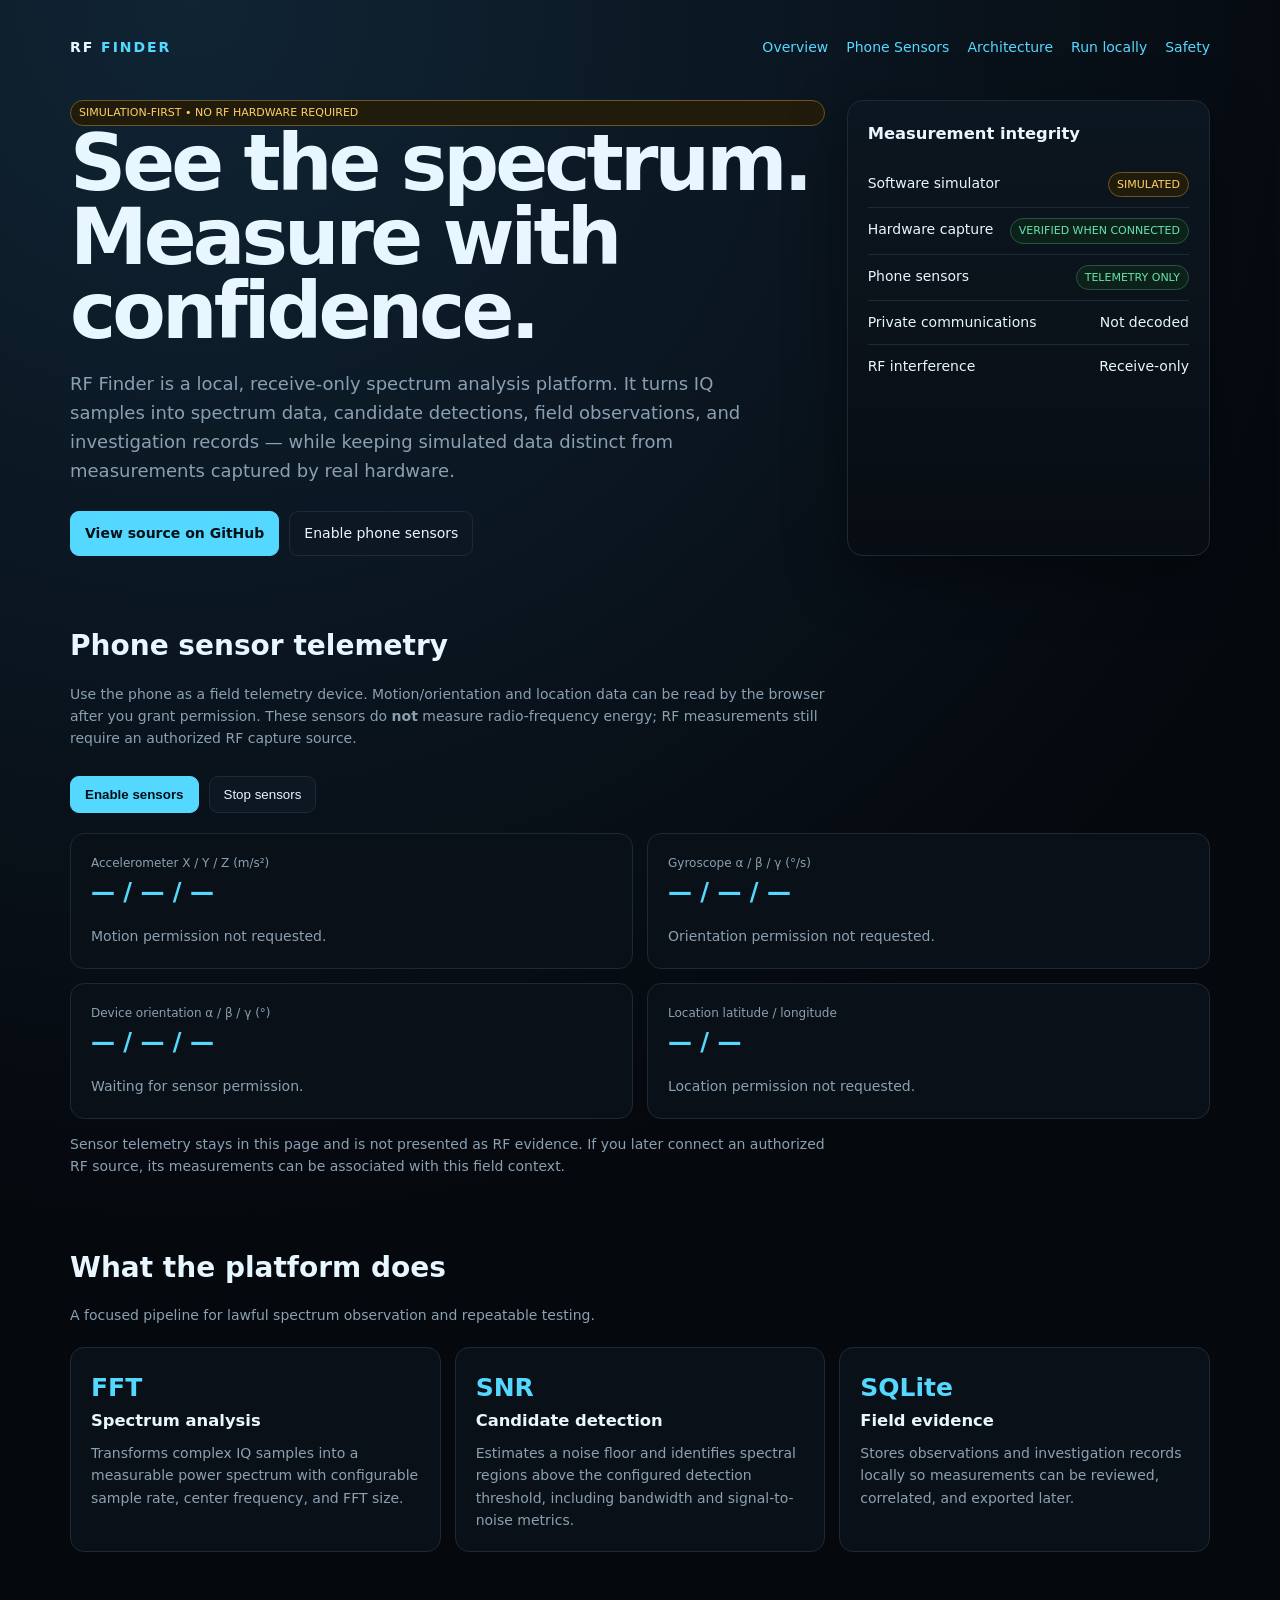
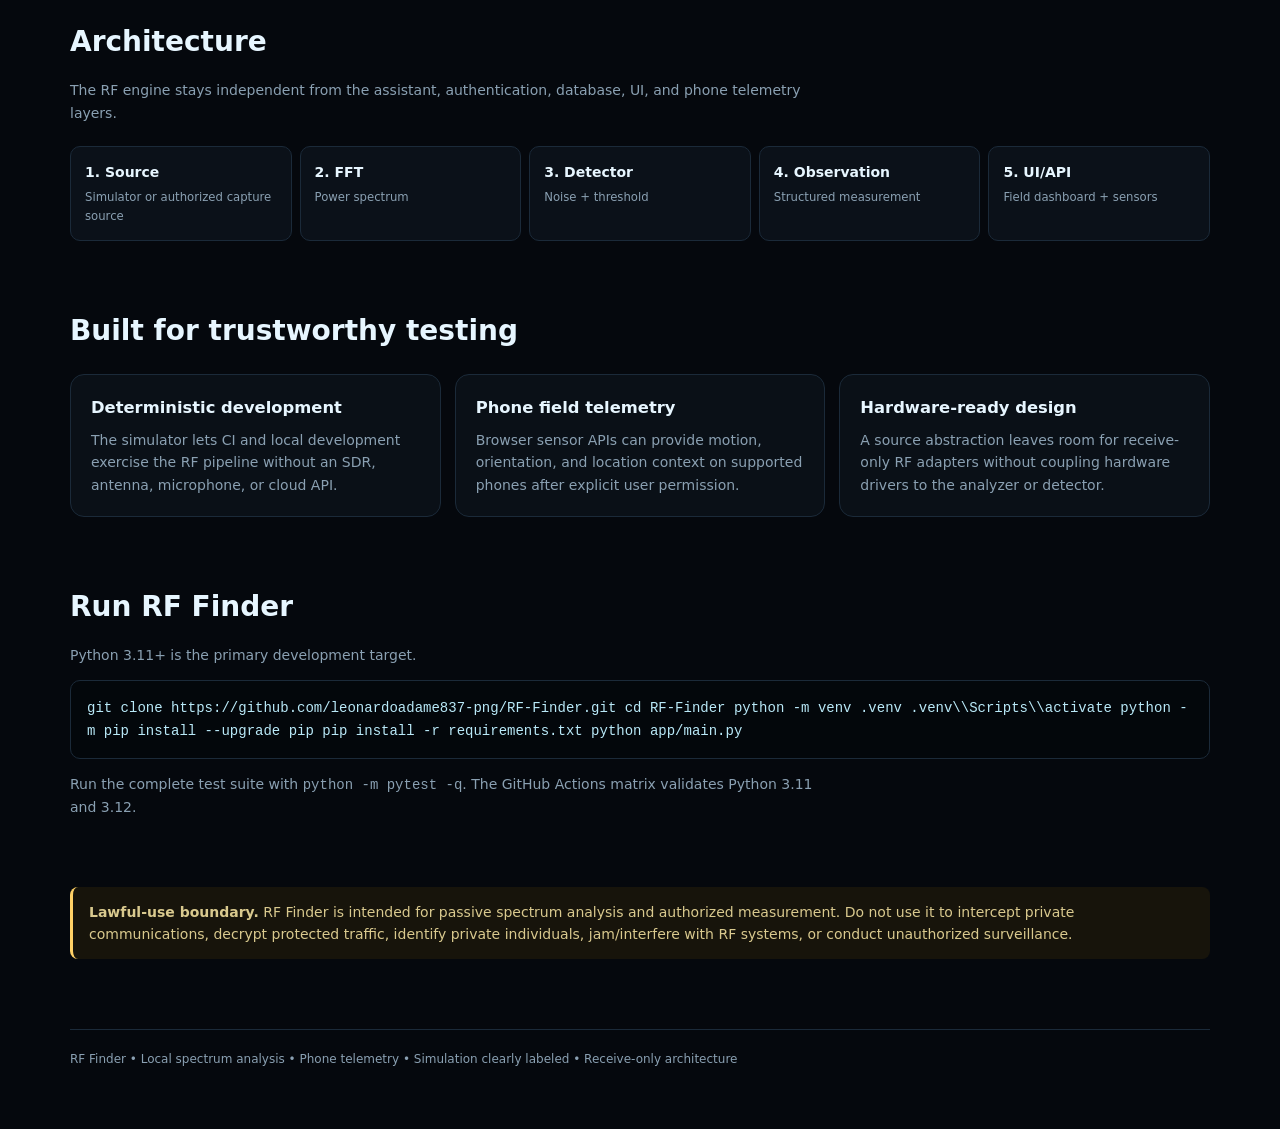
==== commit ceb9f287: "Add live phone sensor telemetry to RF Finder" ====
--- a/docs/index.html
+++ b/docs/index.html
@@ -3,22 +3,23 @@
 <head>
 <meta charset="utf-8">
 <meta name="viewport" content="width=device-width,initial-scale=1">
-<meta name="description" content="RF Finder — passive spectrum analysis, signal detection, and field measurement. Software simulation is clearly separated from verified RF measurements.">
+<meta name="description" content="RF Finder — passive spectrum analysis, signal detection, field measurements, and phone sensor telemetry.">
 <title>RF Finder — Spectrum Intelligence</title>
 <style>
-:root{color-scheme:dark;--bg:#05080d;--panel:#0b1119;--line:#1b2a39;--text:#e7f6ff;--muted:#8aa0b2;--accent:#55d8ff;--good:#69e3ad;--warn:#ffd166}*{box-sizing:border-box}body{margin:0;background:radial-gradient(circle at 15% 0,#102434 0,#05080d 42%);color:var(--text);font:14px/1.6 Inter,system-ui,-apple-system,Segoe UI,sans-serif}a{color:var(--accent);text-decoration:none}a:hover{text-decoration:underline}.wrap{max-width:1180px;margin:auto;padding:28px 20px 60px}.nav{display:flex;justify-content:space-between;align-items:center;gap:18px;padding:8px 0 42px}.brand{font-weight:800;letter-spacing:.14em}.brand span{color:var(--accent)}.navlinks{display:flex;gap:18px;color:var(--muted)}.hero{display:grid;grid-template-columns:1.35fr .65fr;gap:22px;align-items:stretch}.hero h1{font-size:clamp(42px,7vw,78px);line-height:.95;margin:0 0 22px;letter-spacing:-.05em}.hero p{font-size:18px;color:var(--muted);max-width:700px}.actions{display:flex;gap:10px;flex-wrap:wrap;margin-top:26px}.btn{display:inline-block;border:1px solid var(--line);background:#0d1721;color:var(--text);padding:10px 14px;border-radius:9px}.btn.primary{background:var(--accent);color:#031017;border-color:var(--accent);font-weight:750}.status{border:1px solid var(--line);background:linear-gradient(180deg,#0c1620,#080d13);border-radius:16px;padding:20px;box-shadow:0 20px 60px #0006}.status h3{margin:0 0 14px}.row{display:flex;justify-content:space-between;padding:10px 0;border-bottom:1px solid var(--line)}.row:last-child{border:0}.badge{border:1px solid #285541;color:var(--good);background:#0b2119;padding:3px 8px;border-radius:999px;font-size:11px}.badge.sim{border-color:#6b5724;color:var(--warn);background:#211b0b}.section{margin-top:68px}.section h2{font-size:28px;margin:0 0 10px}.section>p{color:var(--muted);max-width:760px}.grid{display:grid;grid-template-columns:repeat(3,1fr);gap:14px;margin-top:20px}.card{background:#0a1017;border:1px solid var(--line);border-radius:14px;padding:20px}.card h3{margin:0 0 8px}.card p{color:var(--muted);margin:0}.metric{font-size:25px;font-weight:800;color:var(--accent)}.pipeline{display:grid;grid-template-columns:repeat(5,1fr);gap:8px;margin-top:22px}.step{padding:14px;border:1px solid var(--line);border-radius:10px;background:var(--panel);font-weight:700}.step small{display:block;color:var(--muted);font-weight:400;margin-top:5px}.code{background:#03070b;border:1px solid var(--line);padding:16px;border-radius:10px;overflow:auto;font-family:ui-monospace,SFMono-Regular,Menlo,monospace;color:#b9e9f8}.notice{border-left:3px solid var(--warn);background:#17140b;padding:14px 16px;border-radius:8px;color:#d9c98e}.footer{margin-top:70px;padding-top:20px;border-top:1px solid var(--line);color:var(--muted);font-size:12px}@media(max-width:850px){.hero,.grid{grid-template-columns:1fr}.pipeline{grid-template-columns:1fr 1fr}.navlinks{display:none}}
+:root{color-scheme:dark;--bg:#05080d;--panel:#0b1119;--line:#1b2a39;--text:#e7f6ff;--muted:#8aa0b2;--accent:#55d8ff;--good:#69e3ad;--warn:#ffd166}*{box-sizing:border-box}body{margin:0;background:radial-gradient(circle at 15% 0,#102434 0,#05080d 42%);color:var(--text);font:14px/1.6 Inter,system-ui,-apple-system,Segoe UI,sans-serif}a{color:var(--accent);text-decoration:none}a:hover{text-decoration:underline}.wrap{max-width:1180px;margin:auto;padding:28px 20px 60px}.nav{display:flex;justify-content:space-between;align-items:center;gap:18px;padding:8px 0 42px}.brand{font-weight:800;letter-spacing:.14em}.brand span{color:var(--accent)}.navlinks{display:flex;gap:18px;color:var(--muted)}.hero{display:grid;grid-template-columns:1.35fr .65fr;gap:22px;align-items:stretch}.hero h1{font-size:clamp(42px,7vw,78px);line-height:.95;margin:0 0 22px;letter-spacing:-.05em}.hero p{font-size:18px;color:var(--muted);max-width:700px}.actions{display:flex;gap:10px;flex-wrap:wrap;margin-top:26px}.btn{display:inline-block;border:1px solid var(--line);background:#0d1721;color:var(--text);padding:10px 14px;border-radius:9px;cursor:pointer}.btn.primary{background:var(--accent);color:#031017;border-color:var(--accent);font-weight:750}.status{border:1px solid var(--line);background:linear-gradient(180deg,#0c1620,#080d13);border-radius:16px;padding:20px;box-shadow:0 20px 60px #0006}.status h3{margin:0 0 14px}.row{display:flex;justify-content:space-between;gap:12px;padding:10px 0;border-bottom:1px solid var(--line)}.row:last-child{border:0}.badge{border:1px solid #285541;color:var(--good);background:#0b2119;padding:3px 8px;border-radius:999px;font-size:11px;white-space:nowrap}.badge.sim{border-color:#6b5724;color:var(--warn);background:#211b0b}.section{margin-top:68px}.section h2{font-size:28px;margin:0 0 10px}.section>p{color:var(--muted);max-width:760px}.grid{display:grid;grid-template-columns:repeat(3,1fr);gap:14px;margin-top:20px}.card{background:#0a1017;border:1px solid var(--line);border-radius:14px;padding:20px}.card h3{margin:0 0 8px}.card p{color:var(--muted);margin:0}.metric{font-size:25px;font-weight:800;color:var(--accent)}.pipeline{display:grid;grid-template-columns:repeat(5,1fr);gap:8px;margin-top:22px}.step{padding:14px;border:1px solid var(--line);border-radius:10px;background:var(--panel);font-weight:700}.step small{display:block;color:var(--muted);font-weight:400;margin-top:5px}.code{background:#03070b;border:1px solid var(--line);padding:16px;border-radius:10px;overflow:auto;font-family:ui-monospace,SFMono-Regular,Menlo,monospace;color:#b9e9f8}.notice{border-left:3px solid var(--warn);background:#17140b;padding:14px 16px;border-radius:8px;color:#d9c98e}.sensor-grid{display:grid;grid-template-columns:repeat(2,1fr);gap:14px;margin-top:20px}.sensor-value{font-size:24px;font-weight:800;color:var(--accent);font-variant-numeric:tabular-nums}.sensor-label{color:var(--muted);font-size:12px}.sensor-status{margin-top:14px;color:var(--muted)}.footer{margin-top:70px;padding-top:20px;border-top:1px solid var(--line);color:var(--muted);font-size:12px}@media(max-width:850px){.hero,.grid,.sensor-grid{grid-template-columns:1fr}.pipeline{grid-template-columns:1fr 1fr}.navlinks{display:none}}
 </style>
 </head>
 <body>
 <div class="wrap">
-<nav class="nav"><div class="brand">RF <span>FINDER</span></div><div class="navlinks"><a href="#overview">Overview</a><a href="#architecture">Architecture</a><a href="#start">Run locally</a><a href="#legal">Safety</a></div></nav>
+<nav class="nav"><div class="brand">RF <span>FINDER</span></div><div class="navlinks"><a href="#overview">Overview</a><a href="#sensors">Phone Sensors</a><a href="#architecture">Architecture</a><a href="#start">Run locally</a><a href="#legal">Safety</a></div></nav>
 <section class="hero" id="overview">
-<div><div class="badge sim">SIMULATION-FIRST • NO RF HARDWARE REQUIRED</div><h1>See the spectrum.<br>Measure with confidence.</h1><p>RF Finder is a local, receive-only spectrum analysis platform. It turns IQ samples into spectrum data, candidate detections, field observations, and investigation records — while keeping simulated data distinct from measurements captured by real hardware.</p><div class="actions"><a class="btn primary" href="https://github.com/leonardoadame837-png/RF-Finder">View source on GitHub</a><a class="btn" href="#start">Start locally</a></div></div>
-<div class="status"><h3>Measurement integrity</h3><div class="row"><span>Software simulator</span><span class="badge sim">SIMULATED</span></div><div class="row"><span>Hardware capture</span><span class="badge">VERIFIED WHEN CONNECTED</span></div><div class="row"><span>Private communications</span><span>Not decoded</span></div><div class="row"><span>RF interference</span><span>Receive-only</span></div></div>
+<div><div class="badge sim">SIMULATION-FIRST • NO RF HARDWARE REQUIRED</div><h1>See the spectrum.<br>Measure with confidence.</h1><p>RF Finder is a local, receive-only spectrum analysis platform. It turns IQ samples into spectrum data, candidate detections, field observations, and investigation records — while keeping simulated data distinct from measurements captured by real hardware.</p><div class="actions"><a class="btn primary" href="https://github.com/leonardoadame837-png/RF-Finder">View source on GitHub</a><a class="btn" href="#sensors">Enable phone sensors</a></div></div>
+<div class="status"><h3>Measurement integrity</h3><div class="row"><span>Software simulator</span><span class="badge sim">SIMULATED</span></div><div class="row"><span>Hardware capture</span><span class="badge">VERIFIED WHEN CONNECTED</span></div><div class="row"><span>Phone sensors</span><span class="badge">TELEMETRY ONLY</span></div><div class="row"><span>Private communications</span><span>Not decoded</span></div><div class="row"><span>RF interference</span><span>Receive-only</span></div></div>
 </section>
+<section class="section" id="sensors"><h2>Phone sensor telemetry</h2><p>Use the phone as a field telemetry device. Motion/orientation and location data can be read by the browser after you grant permission. These sensors do <strong>not</strong> measure radio-frequency energy; RF measurements still require an authorized RF capture source.</p><div class="actions"><button class="btn primary" id="enableSensors" type="button">Enable sensors</button><button class="btn" id="stopSensors" type="button">Stop sensors</button></div><div class="sensor-grid"><div class="card"><div class="sensor-label">Accelerometer X / Y / Z (m/s²)</div><div class="sensor-value" id="accel">— / — / —</div><div class="sensor-status" id="motionStatus">Motion permission not requested.</div></div><div class="card"><div class="sensor-label">Gyroscope α / β / γ (°/s)</div><div class="sensor-value" id="gyro">— / — / —</div><div class="sensor-status" id="gyroStatus">Orientation permission not requested.</div></div><div class="card"><div class="sensor-label">Device orientation α / β / γ (°)</div><div class="sensor-value" id="orientation">— / — / —</div><div class="sensor-status" id="orientationStatus">Waiting for sensor permission.</div></div><div class="card"><div class="sensor-label">Location latitude / longitude</div><div class="sensor-value" id="location">— / —</div><div class="sensor-status" id="locationStatus">Location permission not requested.</div></div></div><p class="sensor-status">Sensor telemetry stays in this page and is not presented as RF evidence. If you later connect an authorized RF source, its measurements can be associated with this field context.</p></section>
 <section class="section"><h2>What the platform does</h2><p>A focused pipeline for lawful spectrum observation and repeatable testing.</p><div class="grid"><div class="card"><div class="metric">FFT</div><h3>Spectrum analysis</h3><p>Transforms complex IQ samples into a measurable power spectrum with configurable sample rate, center frequency, and FFT size.</p></div><div class="card"><div class="metric">SNR</div><h3>Candidate detection</h3><p>Estimates a noise floor and identifies spectral regions above the configured detection threshold, including bandwidth and signal-to-noise metrics.</p></div><div class="card"><div class="metric">SQLite</div><h3>Field evidence</h3><p>Stores observations and investigation records locally so measurements can be reviewed, correlated, and exported later.</p></div></div></section>
-<section class="section" id="architecture"><h2>Architecture</h2><p>The RF engine stays independent from the assistant, authentication, database, and UI layers.</p><div class="pipeline"><div class="step">1. Source<small>Simulator or authorized capture source</small></div><div class="step">2. FFT<small>Power spectrum</small></div><div class="step">3. Detector<small>Noise + threshold</small></div><div class="step">4. Observation<small>Structured measurement</small></div><div class="step">5. UI/API<small>Field dashboard</small></div></div></section>
-<section class="section"><h2>Built for trustworthy testing</h2><div class="grid"><div class="card"><h3>Deterministic development</h3><p>The simulator lets CI and local development exercise the RF pipeline without an SDR, antenna, microphone, or cloud API.</p></div><div class="card"><h3>Authentication boundary</h3><p>Local accounts and process-local sessions protect RF operations. Assistant commands must pass an explicit tool and permission boundary.</p></div><div class="card"><h3>Hardware-ready design</h3><p>A source abstraction leaves room for receive-only SDR adapters without coupling hardware drivers to the analyzer or detector.</p></div></div></section>
+<section class="section" id="architecture"><h2>Architecture</h2><p>The RF engine stays independent from the assistant, authentication, database, UI, and phone telemetry layers.</p><div class="pipeline"><div class="step">1. Source<small>Simulator or authorized capture source</small></div><div class="step">2. FFT<small>Power spectrum</small></div><div class="step">3. Detector<small>Noise + threshold</small></div><div class="step">4. Observation<small>Structured measurement</small></div><div class="step">5. UI/API<small>Field dashboard + sensors</small></div></div></section>
+<section class="section"><h2>Built for trustworthy testing</h2><div class="grid"><div class="card"><h3>Deterministic development</h3><p>The simulator lets CI and local development exercise the RF pipeline without an SDR, antenna, microphone, or cloud API.</p></div><div class="card"><h3>Phone field telemetry</h3><p>Browser sensor APIs can provide motion, orientation, and location context on supported phones after explicit user permission.</p></div><div class="card"><h3>Hardware-ready design</h3><p>A source abstraction leaves room for receive-only RF adapters without coupling hardware drivers to the analyzer or detector.</p></div></div></section>
 <section class="section" id="start"><h2>Run RF Finder</h2><p>Python 3.11+ is the primary development target.</p><div class="code">git clone https://github.com/leonardoadame837-png/RF-Finder.git
 cd RF-Finder
 python -m venv .venv
@@ -27,7 +28,95 @@
 pip install -r requirements.txt
 python app/main.py</div><p>Run the complete test suite with <code>python -m pytest -q</code>. The GitHub Actions matrix validates Python 3.11 and 3.12.</p></section>
 <section class="section" id="legal"><div class="notice"><strong>Lawful-use boundary.</strong> RF Finder is intended for passive spectrum analysis and authorized measurement. Do not use it to intercept private communications, decrypt protected traffic, identify private individuals, jam/interfere with RF systems, or conduct unauthorized surveillance.</div></section>
-<footer class="footer">RF Finder • Local spectrum analysis • Simulation clearly labeled • Receive-only architecture</footer>
+<footer class="footer">RF Finder • Local spectrum analysis • Phone telemetry • Simulation clearly labeled • Receive-only architecture</footer>
 </div>
+<script>
+(() => {
+  let motionHandler = null;
+  let orientationHandler = null;
+  let watchId = null;
+  const $ = id => document.getElementById(id);
+  const fmt = (v, digits=2) => Number.isFinite(v) ? v.toFixed(digits) : '—';
+
+  function setStatus(id, text) { $(id).textContent = text; }
+
+  function handleMotion(event) {
+    const a = event.accelerationIncludingGravity || event.acceleration;
+    const r = event.rotationRate;
+    if (a) $('accel').textContent = `${fmt(a.x)} / ${fmt(a.y)} / ${fmt(a.z)}`;
+    if (r) $('gyro').textContent = `${fmt(r.alpha)} / ${fmt(r.beta)} / ${fmt(r.gamma)}`;
+    setStatus('motionStatus', 'Live device-motion telemetry.');
+    if (r) setStatus('gyroStatus', 'Live rotation-rate telemetry.');
+  }
+
+  function handleOrientation(event) {
+    $('orientation').textContent = `${fmt(event.alpha)} / ${fmt(event.beta)} / ${fmt(event.gamma)}`;
+    setStatus('orientationStatus', 'Live device-orientation telemetry.');
+  }
+
+  function startLocation() {
+    if (!('geolocation' in navigator)) {
+      setStatus('locationStatus', 'Geolocation is not supported by this browser.');
+      return;
+    }
+    watchId = navigator.geolocation.watchPosition(
+      pos => {
+        $('location').textContent = `${fmt(pos.coords.latitude, 5)} / ${fmt(pos.coords.longitude, 5)}`;
+        setStatus('locationStatus', `Live location • accuracy ±${fmt(pos.coords.accuracy, 0)} m.`);
+      },
+      err => setStatus('locationStatus', `Location unavailable: ${err.message}`),
+      { enableHighAccuracy: true, maximumAge: 2000, timeout: 10000 }
+    );
+  }
+
+  async function requestSensors() {
+    try {
+      const permissionTargets = [window.DeviceMotionEvent, window.DeviceOrientationEvent].filter(Boolean);
+      for (const target of permissionTargets) {
+        if (typeof target.requestPermission === 'function') {
+          const result = await target.requestPermission();
+          if (result !== 'granted') throw new Error('Motion/orientation permission was not granted.');
+        }
+      }
+
+      if (!('DeviceMotionEvent' in window)) {
+        setStatus('motionStatus', 'Device motion is not supported by this browser.');
+      } else {
+        motionHandler = handleMotion;
+        window.addEventListener('devicemotion', motionHandler);
+        setStatus('motionStatus', 'Listening for device-motion data…');
+      }
+
+      if (!('DeviceOrientationEvent' in window)) {
+        setStatus('orientationStatus', 'Device orientation is not supported by this browser.');
+      } else {
+        orientationHandler = handleOrientation;
+        window.addEventListener('deviceorientation', orientationHandler);
+        setStatus('orientationStatus', 'Listening for orientation data…');
+      }
+
+      startLocation();
+    } catch (error) {
+      setStatus('motionStatus', error.message || 'Sensor permission was not granted.');
+      setStatus('orientationStatus', 'Sensor access is waiting for permission.');
+    }
+  }
+
+  function stopSensors() {
+    if (motionHandler) window.removeEventListener('devicemotion', motionHandler);
+    if (orientationHandler) window.removeEventListener('deviceorientation', orientationHandler);
+    if (watchId !== null && navigator.geolocation) navigator.geolocation.clearWatch(watchId);
+    motionHandler = orientationHandler = null;
+    watchId = null;
+    setStatus('motionStatus', 'Motion telemetry stopped.');
+    setStatus('gyroStatus', 'Rotation telemetry stopped.');
+    setStatus('orientationStatus', 'Orientation telemetry stopped.');
+    setStatus('locationStatus', 'Location telemetry stopped.');
+  }
+
+  $('enableSensors').addEventListener('click', requestSensors);
+  $('stopSensors').addEventListener('click', stopSensors);
+})();
+</script>
 </body>
 </html>
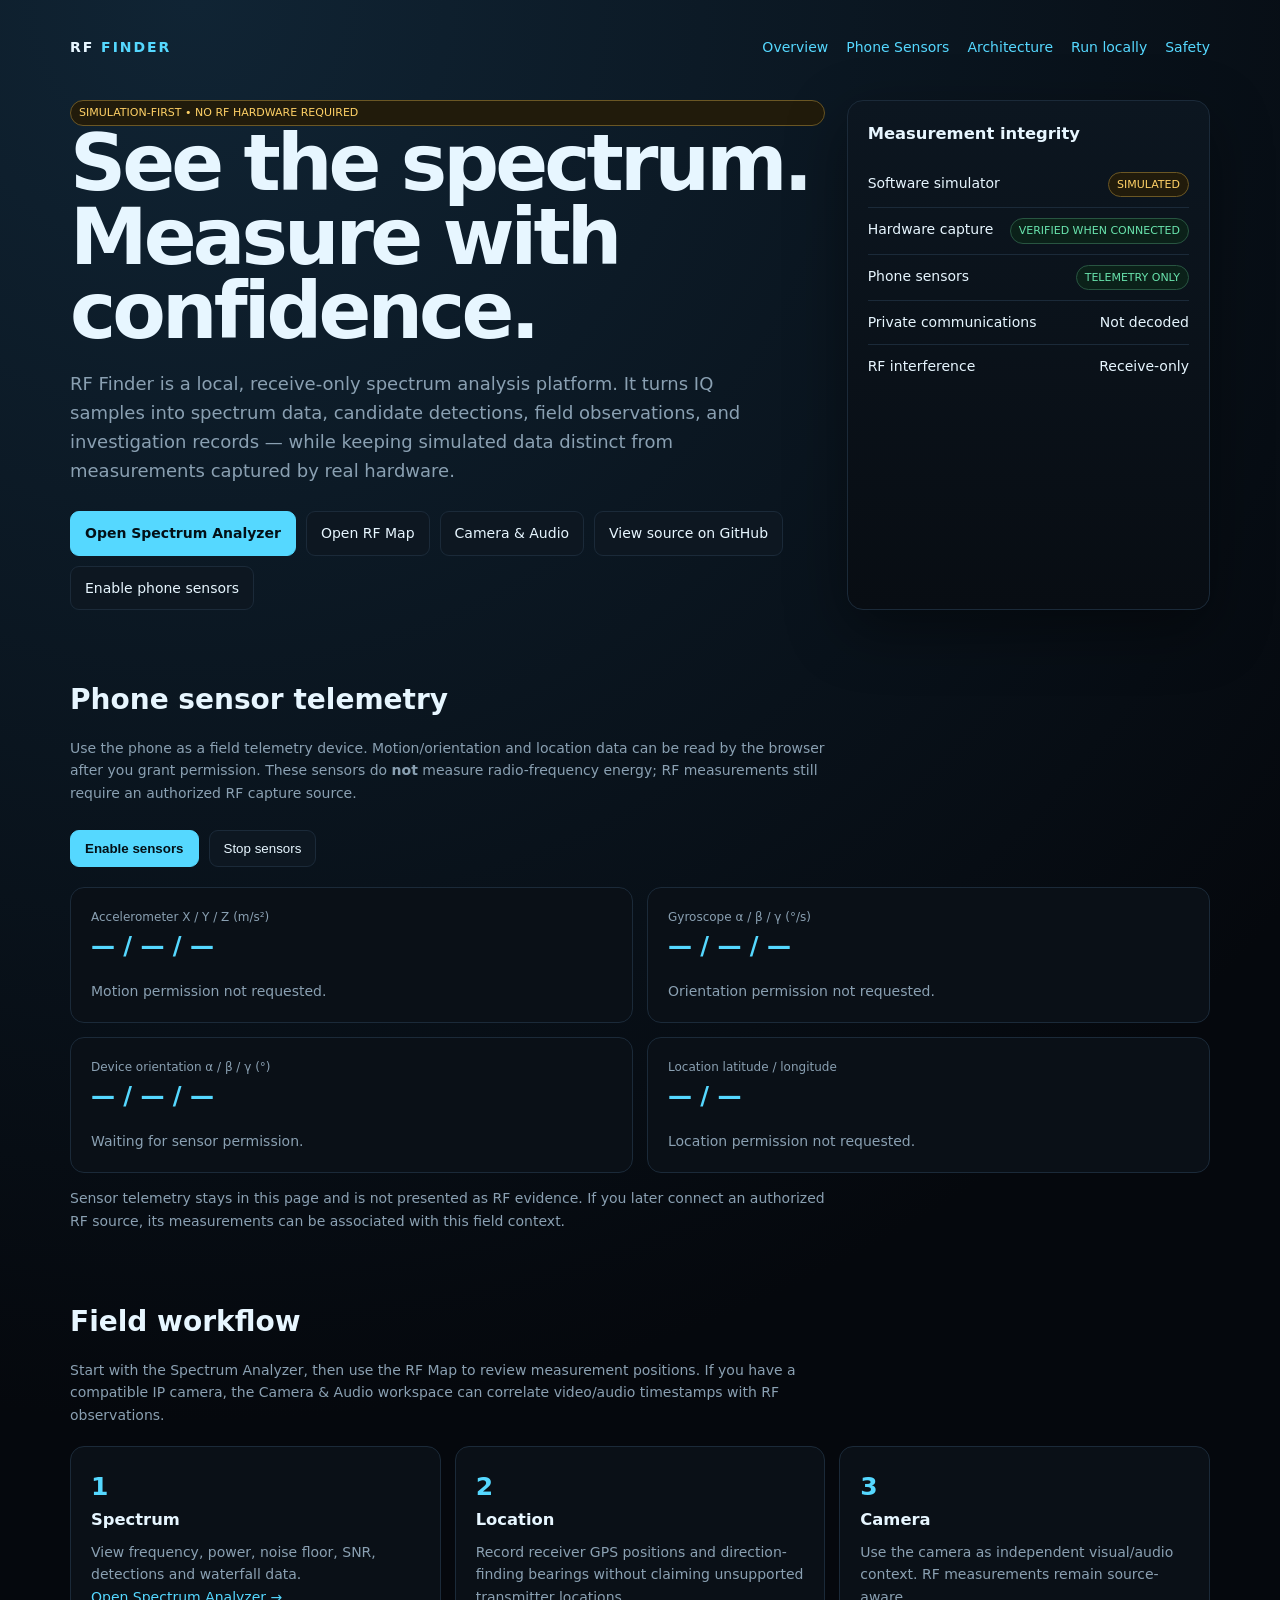
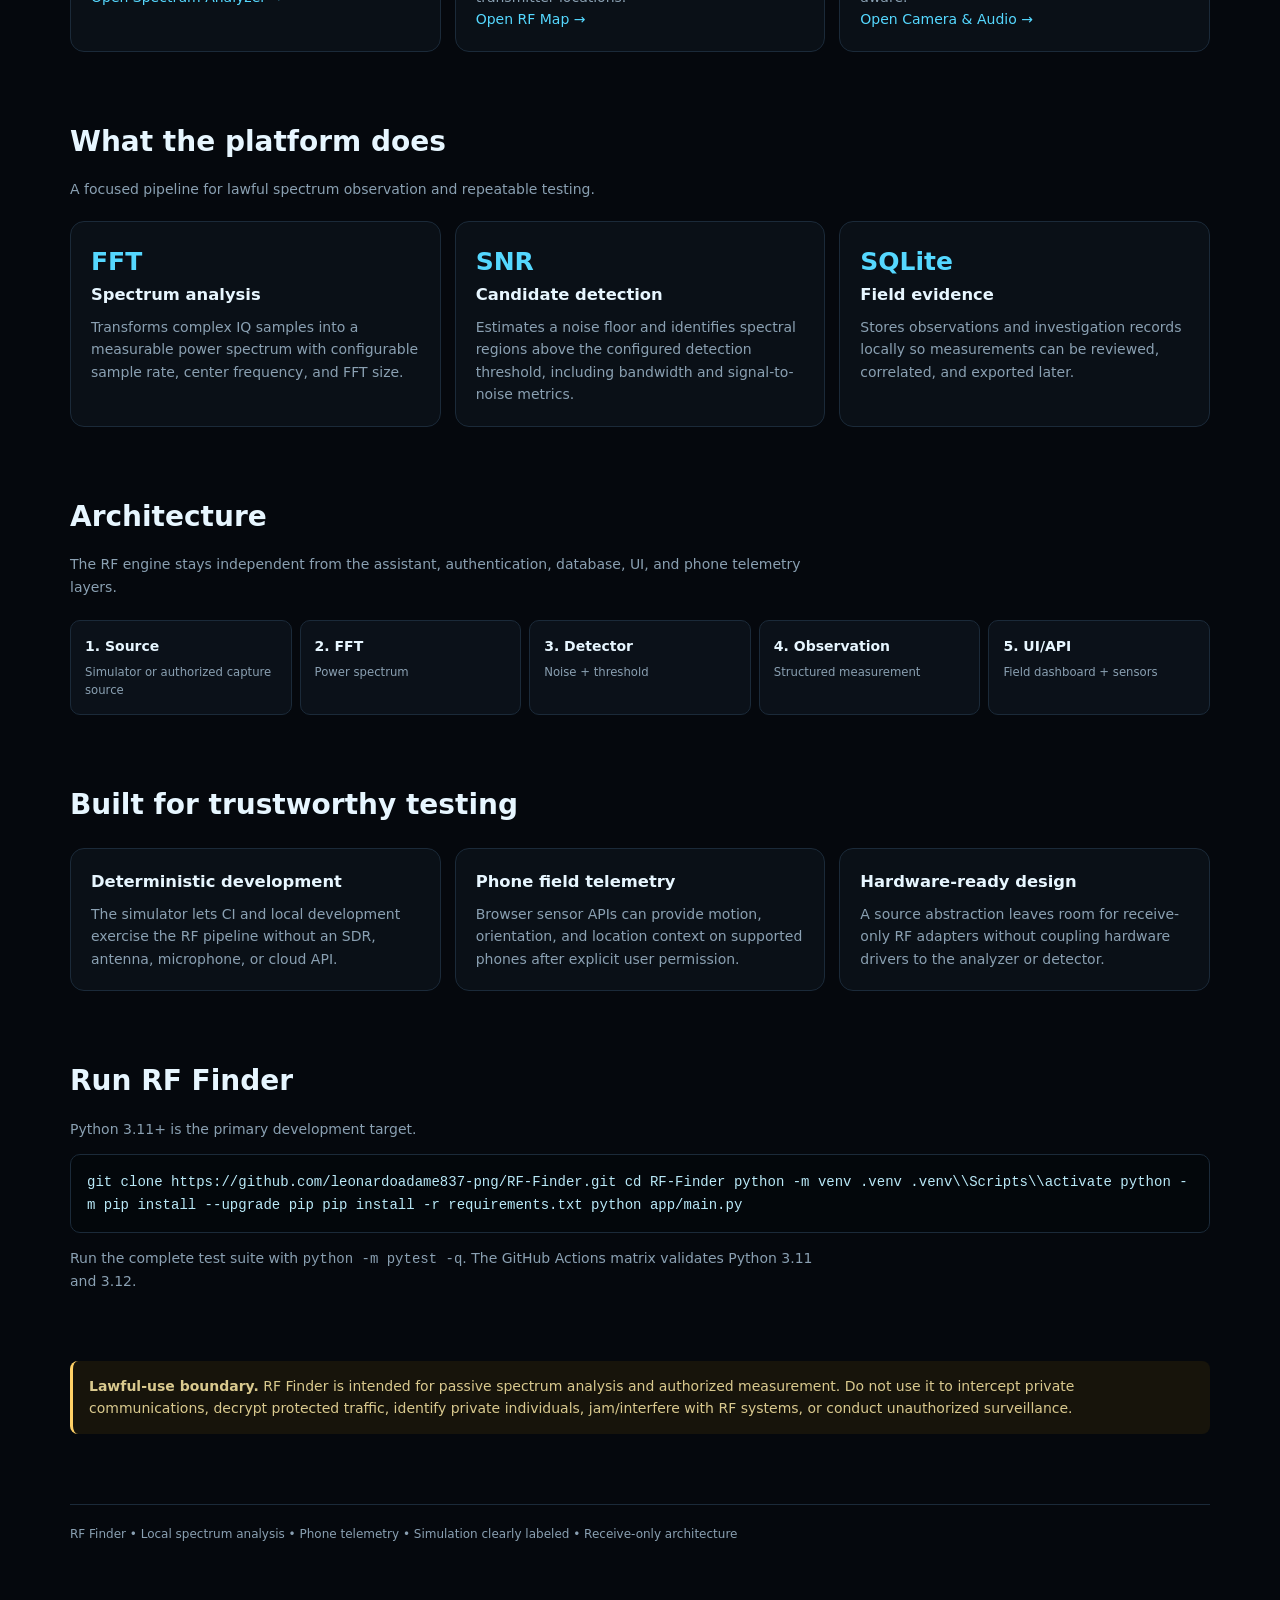
==== commit 5e94794d: "feat: add field workflow navigation" ====
--- a/docs/index.html
+++ b/docs/index.html
@@ -13,11 +13,11 @@
 <div class="wrap">
 <nav class="nav"><div class="brand">RF <span>FINDER</span></div><div class="navlinks"><a href="#overview">Overview</a><a href="#sensors">Phone Sensors</a><a href="#architecture">Architecture</a><a href="#start">Run locally</a><a href="#legal">Safety</a></div></nav>
 <section class="hero" id="overview">
-<div><div class="badge sim">SIMULATION-FIRST • NO RF HARDWARE REQUIRED</div><h1>See the spectrum.<br>Measure with confidence.</h1><p>RF Finder is a local, receive-only spectrum analysis platform. It turns IQ samples into spectrum data, candidate detections, field observations, and investigation records — while keeping simulated data distinct from measurements captured by real hardware.</p><div class="actions"><a class="btn primary" href="https://github.com/leonardoadame837-png/RF-Finder">View source on GitHub</a><a class="btn" href="#sensors">Enable phone sensors</a></div></div>
+<div><div class="badge sim">SIMULATION-FIRST • NO RF HARDWARE REQUIRED</div><h1>See the spectrum.<br>Measure with confidence.</h1><p>RF Finder is a local, receive-only spectrum analysis platform. It turns IQ samples into spectrum data, candidate detections, field observations, and investigation records — while keeping simulated data distinct from measurements captured by real hardware.</p><div class="actions"><a class="btn primary" href="spectrum.html">Open Spectrum Analyzer</a><a class="btn" href="map-layers.html">Open RF Map</a><a class="btn" href="camera.html">Camera & Audio</a><a class="btn" href="https://github.com/leonardoadame837-png/RF-Finder">View source on GitHub</a><a class="btn" href="#sensors">Enable phone sensors</a></div></div>
 <div class="status"><h3>Measurement integrity</h3><div class="row"><span>Software simulator</span><span class="badge sim">SIMULATED</span></div><div class="row"><span>Hardware capture</span><span class="badge">VERIFIED WHEN CONNECTED</span></div><div class="row"><span>Phone sensors</span><span class="badge">TELEMETRY ONLY</span></div><div class="row"><span>Private communications</span><span>Not decoded</span></div><div class="row"><span>RF interference</span><span>Receive-only</span></div></div>
 </section>
 <section class="section" id="sensors"><h2>Phone sensor telemetry</h2><p>Use the phone as a field telemetry device. Motion/orientation and location data can be read by the browser after you grant permission. These sensors do <strong>not</strong> measure radio-frequency energy; RF measurements still require an authorized RF capture source.</p><div class="actions"><button class="btn primary" id="enableSensors" type="button">Enable sensors</button><button class="btn" id="stopSensors" type="button">Stop sensors</button></div><div class="sensor-grid"><div class="card"><div class="sensor-label">Accelerometer X / Y / Z (m/s²)</div><div class="sensor-value" id="accel">— / — / —</div><div class="sensor-status" id="motionStatus">Motion permission not requested.</div></div><div class="card"><div class="sensor-label">Gyroscope α / β / γ (°/s)</div><div class="sensor-value" id="gyro">— / — / —</div><div class="sensor-status" id="gyroStatus">Orientation permission not requested.</div></div><div class="card"><div class="sensor-label">Device orientation α / β / γ (°)</div><div class="sensor-value" id="orientation">— / — / —</div><div class="sensor-status" id="orientationStatus">Waiting for sensor permission.</div></div><div class="card"><div class="sensor-label">Location latitude / longitude</div><div class="sensor-value" id="location">— / —</div><div class="sensor-status" id="locationStatus">Location permission not requested.</div></div></div><p class="sensor-status">Sensor telemetry stays in this page and is not presented as RF evidence. If you later connect an authorized RF source, its measurements can be associated with this field context.</p></section>
-<section class="section"><h2>What the platform does</h2><p>A focused pipeline for lawful spectrum observation and repeatable testing.</p><div class="grid"><div class="card"><div class="metric">FFT</div><h3>Spectrum analysis</h3><p>Transforms complex IQ samples into a measurable power spectrum with configurable sample rate, center frequency, and FFT size.</p></div><div class="card"><div class="metric">SNR</div><h3>Candidate detection</h3><p>Estimates a noise floor and identifies spectral regions above the configured detection threshold, including bandwidth and signal-to-noise metrics.</p></div><div class="card"><div class="metric">SQLite</div><h3>Field evidence</h3><p>Stores observations and investigation records locally so measurements can be reviewed, correlated, and exported later.</p></div></div></section>
+<section class="section"><h2>Field workflow</h2><p>Start with the Spectrum Analyzer, then use the RF Map to review measurement positions. If you have a compatible IP camera, the Camera & Audio workspace can correlate video/audio timestamps with RF observations.</p><div class="grid"><div class="card"><div class="metric">1</div><h3>Spectrum</h3><p>View frequency, power, noise floor, SNR, detections and waterfall data.</p><a href="spectrum.html">Open Spectrum Analyzer →</a></div><div class="card"><div class="metric">2</div><h3>Location</h3><p>Record receiver GPS positions and direction-finding bearings without claiming unsupported transmitter locations.</p><a href="map-layers.html">Open RF Map →</a></div><div class="card"><div class="metric">3</div><h3>Camera</h3><p>Use the camera as independent visual/audio context. RF measurements remain source-aware.</p><a href="camera.html">Open Camera & Audio →</a></div></div></section><section class="section"><h2>What the platform does</h2><p>A focused pipeline for lawful spectrum observation and repeatable testing.</p><div class="grid"><div class="card"><div class="metric">FFT</div><h3>Spectrum analysis</h3><p>Transforms complex IQ samples into a measurable power spectrum with configurable sample rate, center frequency, and FFT size.</p></div><div class="card"><div class="metric">SNR</div><h3>Candidate detection</h3><p>Estimates a noise floor and identifies spectral regions above the configured detection threshold, including bandwidth and signal-to-noise metrics.</p></div><div class="card"><div class="metric">SQLite</div><h3>Field evidence</h3><p>Stores observations and investigation records locally so measurements can be reviewed, correlated, and exported later.</p></div></div></section>
 <section class="section" id="architecture"><h2>Architecture</h2><p>The RF engine stays independent from the assistant, authentication, database, UI, and phone telemetry layers.</p><div class="pipeline"><div class="step">1. Source<small>Simulator or authorized capture source</small></div><div class="step">2. FFT<small>Power spectrum</small></div><div class="step">3. Detector<small>Noise + threshold</small></div><div class="step">4. Observation<small>Structured measurement</small></div><div class="step">5. UI/API<small>Field dashboard + sensors</small></div></div></section>
 <section class="section"><h2>Built for trustworthy testing</h2><div class="grid"><div class="card"><h3>Deterministic development</h3><p>The simulator lets CI and local development exercise the RF pipeline without an SDR, antenna, microphone, or cloud API.</p></div><div class="card"><h3>Phone field telemetry</h3><p>Browser sensor APIs can provide motion, orientation, and location context on supported phones after explicit user permission.</p></div><div class="card"><h3>Hardware-ready design</h3><p>A source abstraction leaves room for receive-only RF adapters without coupling hardware drivers to the analyzer or detector.</p></div></div></section>
 <section class="section" id="start"><h2>Run RF Finder</h2><p>Python 3.11+ is the primary development target.</p><div class="code">git clone https://github.com/leonardoadame837-png/RF-Finder.git
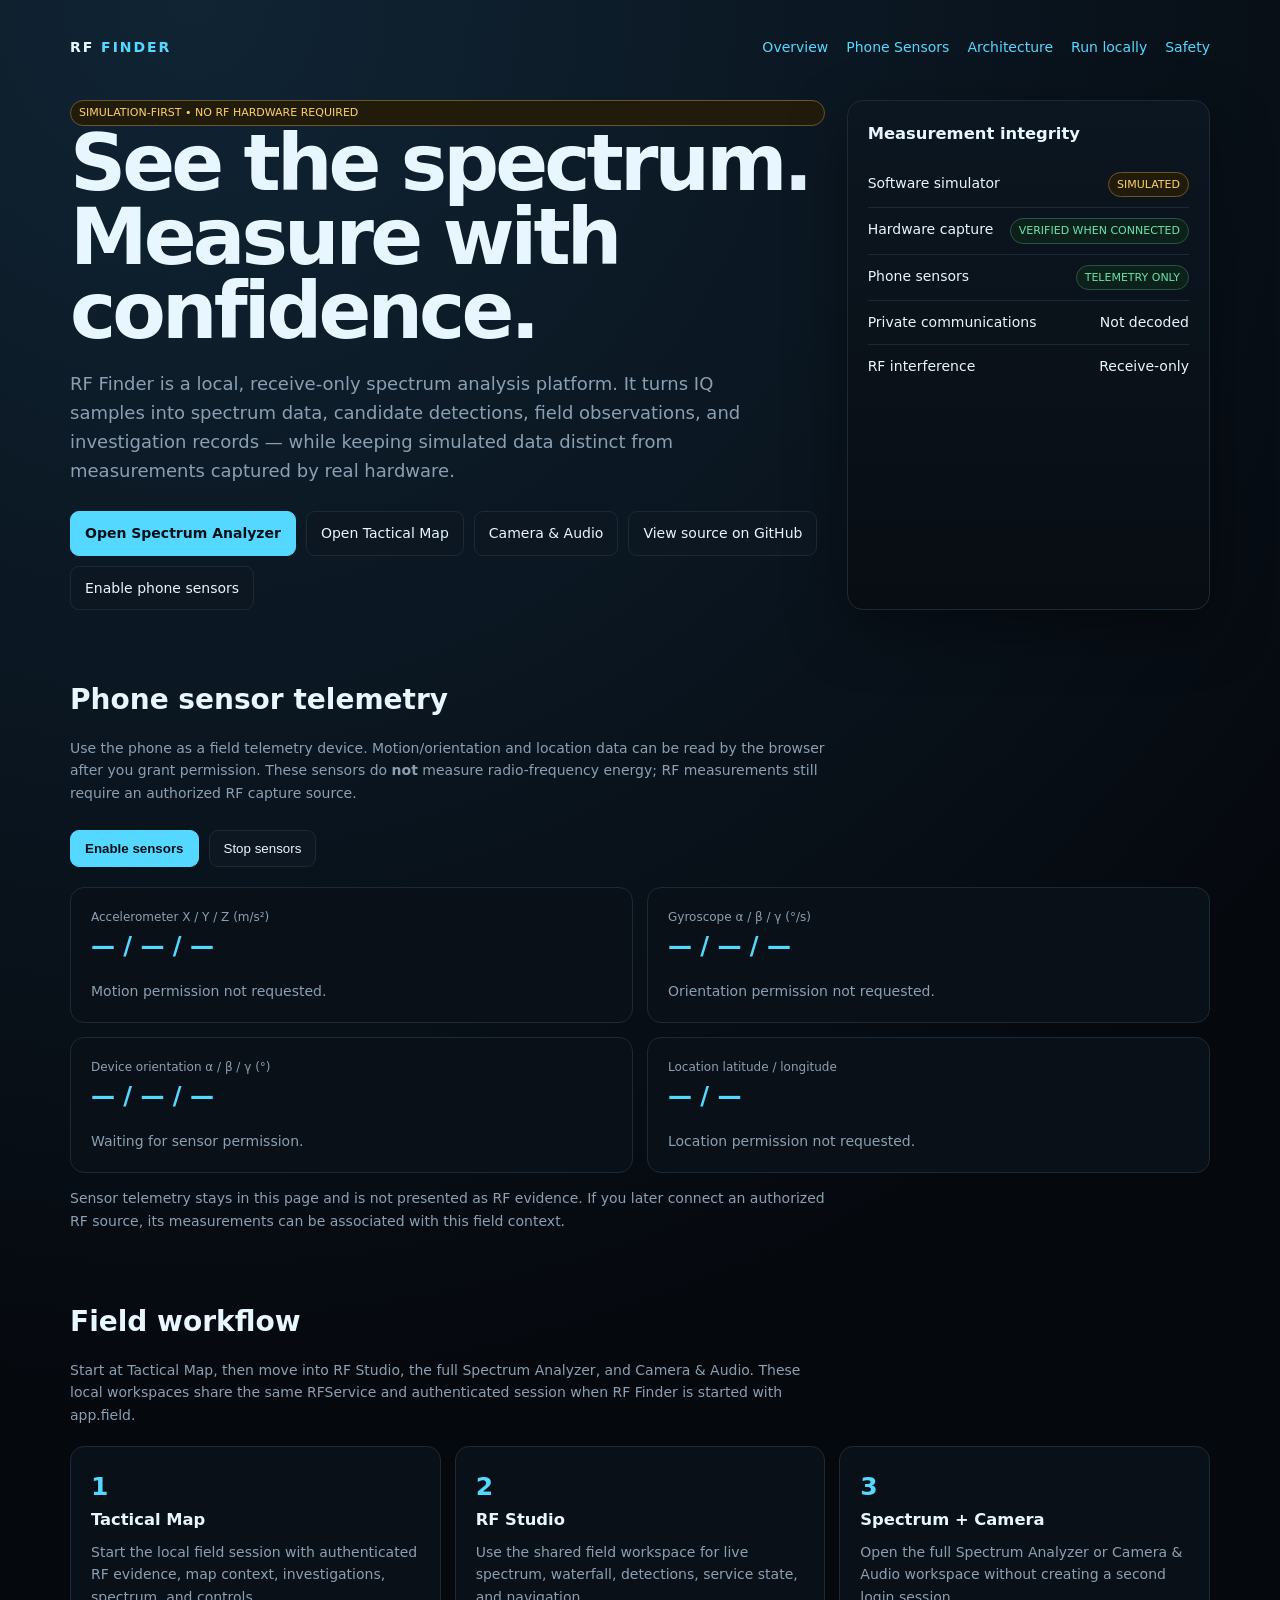
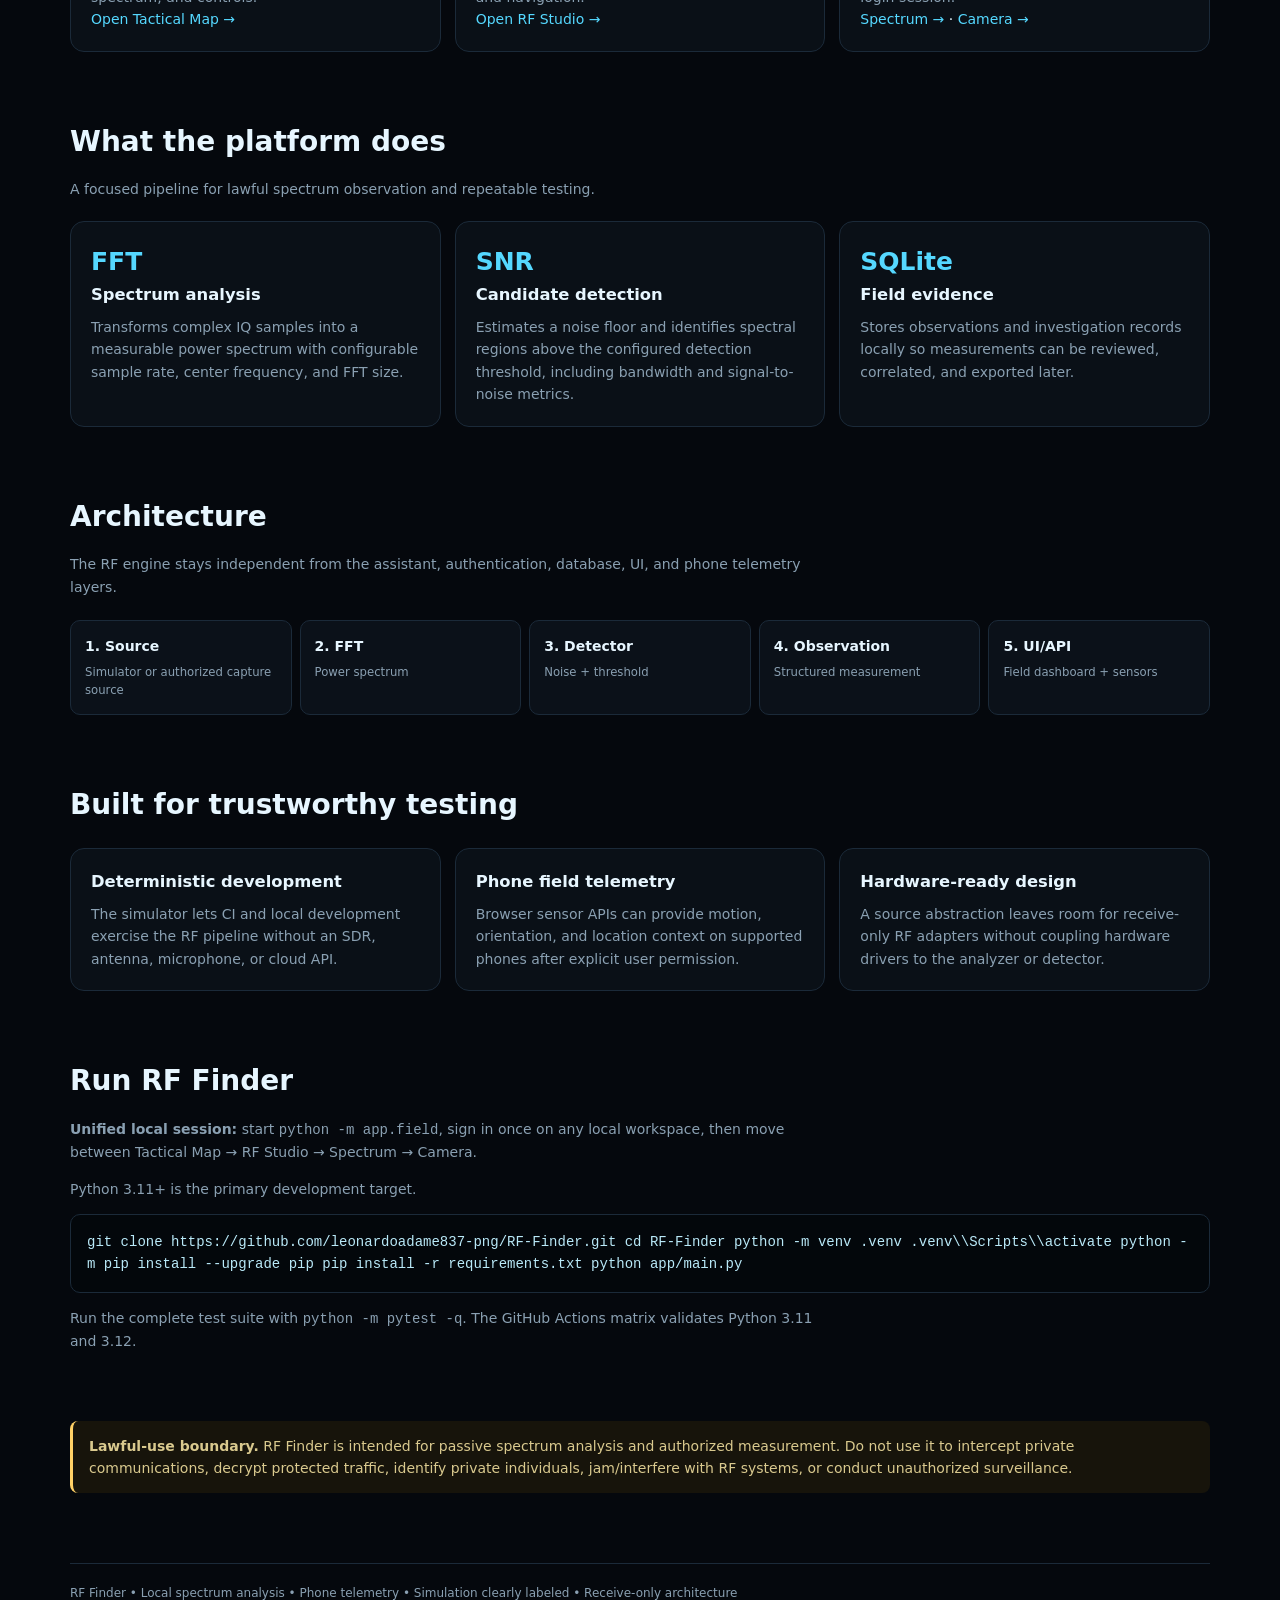
==== commit 425b89e8: "feat(ui): make GitHub Pages portal open shared local workspaces" ====
--- a/docs/index.html
+++ b/docs/index.html
@@ -13,14 +13,14 @@
 <div class="wrap">
 <nav class="nav"><div class="brand">RF <span>FINDER</span></div><div class="navlinks"><a href="#overview">Overview</a><a href="#sensors">Phone Sensors</a><a href="#architecture">Architecture</a><a href="#start">Run locally</a><a href="#legal">Safety</a></div></nav>
 <section class="hero" id="overview">
-<div><div class="badge sim">SIMULATION-FIRST • NO RF HARDWARE REQUIRED</div><h1>See the spectrum.<br>Measure with confidence.</h1><p>RF Finder is a local, receive-only spectrum analysis platform. It turns IQ samples into spectrum data, candidate detections, field observations, and investigation records — while keeping simulated data distinct from measurements captured by real hardware.</p><div class="actions"><a class="btn primary" href="spectrum.html">Open Spectrum Analyzer</a><a class="btn" href="map-layers.html">Open RF Map</a><a class="btn" href="camera.html">Camera & Audio</a><a class="btn" href="https://github.com/leonardoadame837-png/RF-Finder">View source on GitHub</a><a class="btn" href="#sensors">Enable phone sensors</a></div></div>
+<div><div class="badge sim">SIMULATION-FIRST • NO RF HARDWARE REQUIRED</div><h1>See the spectrum.<br>Measure with confidence.</h1><p>RF Finder is a local, receive-only spectrum analysis platform. It turns IQ samples into spectrum data, candidate detections, field observations, and investigation records — while keeping simulated data distinct from measurements captured by real hardware.</p><div class="actions"><a class="btn primary" href="http://127.0.0.1:8090/spectrum">Open Spectrum Analyzer</a><a class="btn" href="http://127.0.0.1:8000/tactical">Open Tactical Map</a><a class="btn" href="http://127.0.0.1:8000/camera">Camera & Audio</a><a class="btn" href="https://github.com/leonardoadame837-png/RF-Finder">View source on GitHub</a><a class="btn" href="#sensors">Enable phone sensors</a></div></div>
 <div class="status"><h3>Measurement integrity</h3><div class="row"><span>Software simulator</span><span class="badge sim">SIMULATED</span></div><div class="row"><span>Hardware capture</span><span class="badge">VERIFIED WHEN CONNECTED</span></div><div class="row"><span>Phone sensors</span><span class="badge">TELEMETRY ONLY</span></div><div class="row"><span>Private communications</span><span>Not decoded</span></div><div class="row"><span>RF interference</span><span>Receive-only</span></div></div>
 </section>
 <section class="section" id="sensors"><h2>Phone sensor telemetry</h2><p>Use the phone as a field telemetry device. Motion/orientation and location data can be read by the browser after you grant permission. These sensors do <strong>not</strong> measure radio-frequency energy; RF measurements still require an authorized RF capture source.</p><div class="actions"><button class="btn primary" id="enableSensors" type="button">Enable sensors</button><button class="btn" id="stopSensors" type="button">Stop sensors</button></div><div class="sensor-grid"><div class="card"><div class="sensor-label">Accelerometer X / Y / Z (m/s²)</div><div class="sensor-value" id="accel">— / — / —</div><div class="sensor-status" id="motionStatus">Motion permission not requested.</div></div><div class="card"><div class="sensor-label">Gyroscope α / β / γ (°/s)</div><div class="sensor-value" id="gyro">— / — / —</div><div class="sensor-status" id="gyroStatus">Orientation permission not requested.</div></div><div class="card"><div class="sensor-label">Device orientation α / β / γ (°)</div><div class="sensor-value" id="orientation">— / — / —</div><div class="sensor-status" id="orientationStatus">Waiting for sensor permission.</div></div><div class="card"><div class="sensor-label">Location latitude / longitude</div><div class="sensor-value" id="location">— / —</div><div class="sensor-status" id="locationStatus">Location permission not requested.</div></div></div><p class="sensor-status">Sensor telemetry stays in this page and is not presented as RF evidence. If you later connect an authorized RF source, its measurements can be associated with this field context.</p></section>
-<section class="section"><h2>Field workflow</h2><p>Start with the Spectrum Analyzer, then use the RF Map to review measurement positions. If you have a compatible IP camera, the Camera & Audio workspace can correlate video/audio timestamps with RF observations.</p><div class="grid"><div class="card"><div class="metric">1</div><h3>Spectrum</h3><p>View frequency, power, noise floor, SNR, detections and waterfall data.</p><a href="spectrum.html">Open Spectrum Analyzer →</a></div><div class="card"><div class="metric">2</div><h3>Location</h3><p>Record receiver GPS positions and direction-finding bearings without claiming unsupported transmitter locations.</p><a href="map-layers.html">Open RF Map →</a></div><div class="card"><div class="metric">3</div><h3>Camera</h3><p>Use the camera as independent visual/audio context. RF measurements remain source-aware.</p><a href="camera.html">Open Camera & Audio →</a></div></div></section><section class="section"><h2>What the platform does</h2><p>A focused pipeline for lawful spectrum observation and repeatable testing.</p><div class="grid"><div class="card"><div class="metric">FFT</div><h3>Spectrum analysis</h3><p>Transforms complex IQ samples into a measurable power spectrum with configurable sample rate, center frequency, and FFT size.</p></div><div class="card"><div class="metric">SNR</div><h3>Candidate detection</h3><p>Estimates a noise floor and identifies spectral regions above the configured detection threshold, including bandwidth and signal-to-noise metrics.</p></div><div class="card"><div class="metric">SQLite</div><h3>Field evidence</h3><p>Stores observations and investigation records locally so measurements can be reviewed, correlated, and exported later.</p></div></div></section>
+<section class="section"><h2>Field workflow</h2><p>Start at Tactical Map, then move into RF Studio, the full Spectrum Analyzer, and Camera & Audio. These local workspaces share the same RFService and authenticated session when RF Finder is started with app.field.</p><div class="grid"><div class="card"><div class="metric">1</div><h3>Tactical Map</h3><p>Start the local field session with authenticated RF evidence, map context, investigations, spectrum, and controls.</p><a href="http://127.0.0.1:8000/tactical">Open Tactical Map →</a></div><div class="card"><div class="metric">2</div><h3>RF Studio</h3><p>Use the shared field workspace for live spectrum, waterfall, detections, service state, and navigation.</p><a href="http://127.0.0.1:8000/rf-studio">Open RF Studio →</a></div><div class="card"><div class="metric">3</div><h3>Spectrum + Camera</h3><p>Open the full Spectrum Analyzer or Camera & Audio workspace without creating a second login session.</p><div><a href="http://127.0.0.1:8090/spectrum">Spectrum →</a> · <a href="http://127.0.0.1:8000/camera">Camera →</a></div></div></div></section><section class="section"><h2>What the platform does</h2><p>A focused pipeline for lawful spectrum observation and repeatable testing.</p><div class="grid"><div class="card"><div class="metric">FFT</div><h3>Spectrum analysis</h3><p>Transforms complex IQ samples into a measurable power spectrum with configurable sample rate, center frequency, and FFT size.</p></div><div class="card"><div class="metric">SNR</div><h3>Candidate detection</h3><p>Estimates a noise floor and identifies spectral regions above the configured detection threshold, including bandwidth and signal-to-noise metrics.</p></div><div class="card"><div class="metric">SQLite</div><h3>Field evidence</h3><p>Stores observations and investigation records locally so measurements can be reviewed, correlated, and exported later.</p></div></div></section>
 <section class="section" id="architecture"><h2>Architecture</h2><p>The RF engine stays independent from the assistant, authentication, database, UI, and phone telemetry layers.</p><div class="pipeline"><div class="step">1. Source<small>Simulator or authorized capture source</small></div><div class="step">2. FFT<small>Power spectrum</small></div><div class="step">3. Detector<small>Noise + threshold</small></div><div class="step">4. Observation<small>Structured measurement</small></div><div class="step">5. UI/API<small>Field dashboard + sensors</small></div></div></section>
 <section class="section"><h2>Built for trustworthy testing</h2><div class="grid"><div class="card"><h3>Deterministic development</h3><p>The simulator lets CI and local development exercise the RF pipeline without an SDR, antenna, microphone, or cloud API.</p></div><div class="card"><h3>Phone field telemetry</h3><p>Browser sensor APIs can provide motion, orientation, and location context on supported phones after explicit user permission.</p></div><div class="card"><h3>Hardware-ready design</h3><p>A source abstraction leaves room for receive-only RF adapters without coupling hardware drivers to the analyzer or detector.</p></div></div></section>
-<section class="section" id="start"><h2>Run RF Finder</h2><p>Python 3.11+ is the primary development target.</p><div class="code">git clone https://github.com/leonardoadame837-png/RF-Finder.git
+<section class="section" id="start"><h2>Run RF Finder</h2><p><strong>Unified local session:</strong> start <code>python -m app.field</code>, sign in once on any local workspace, then move between Tactical Map → RF Studio → Spectrum → Camera.</p><p>Python 3.11+ is the primary development target.</p><div class="code">git clone https://github.com/leonardoadame837-png/RF-Finder.git
 cd RF-Finder
 python -m venv .venv
 .venv\\Scripts\\activate
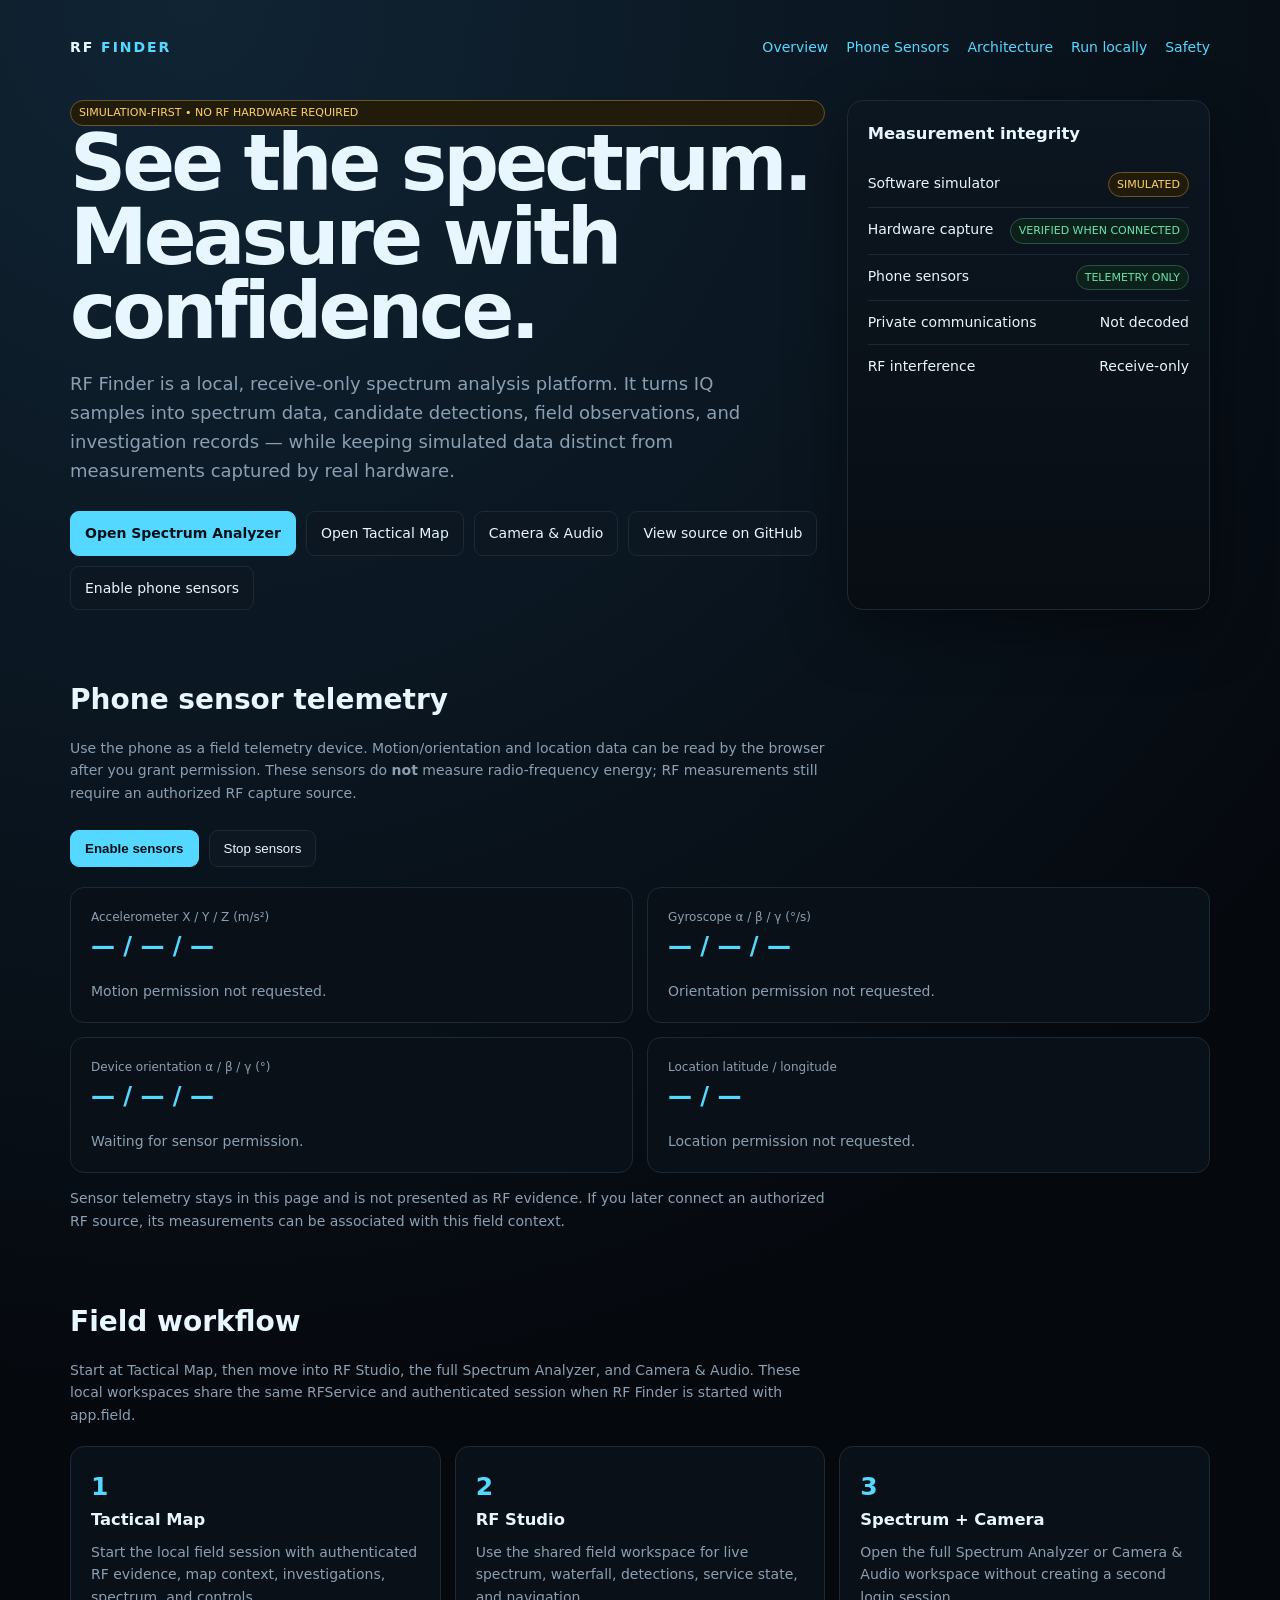
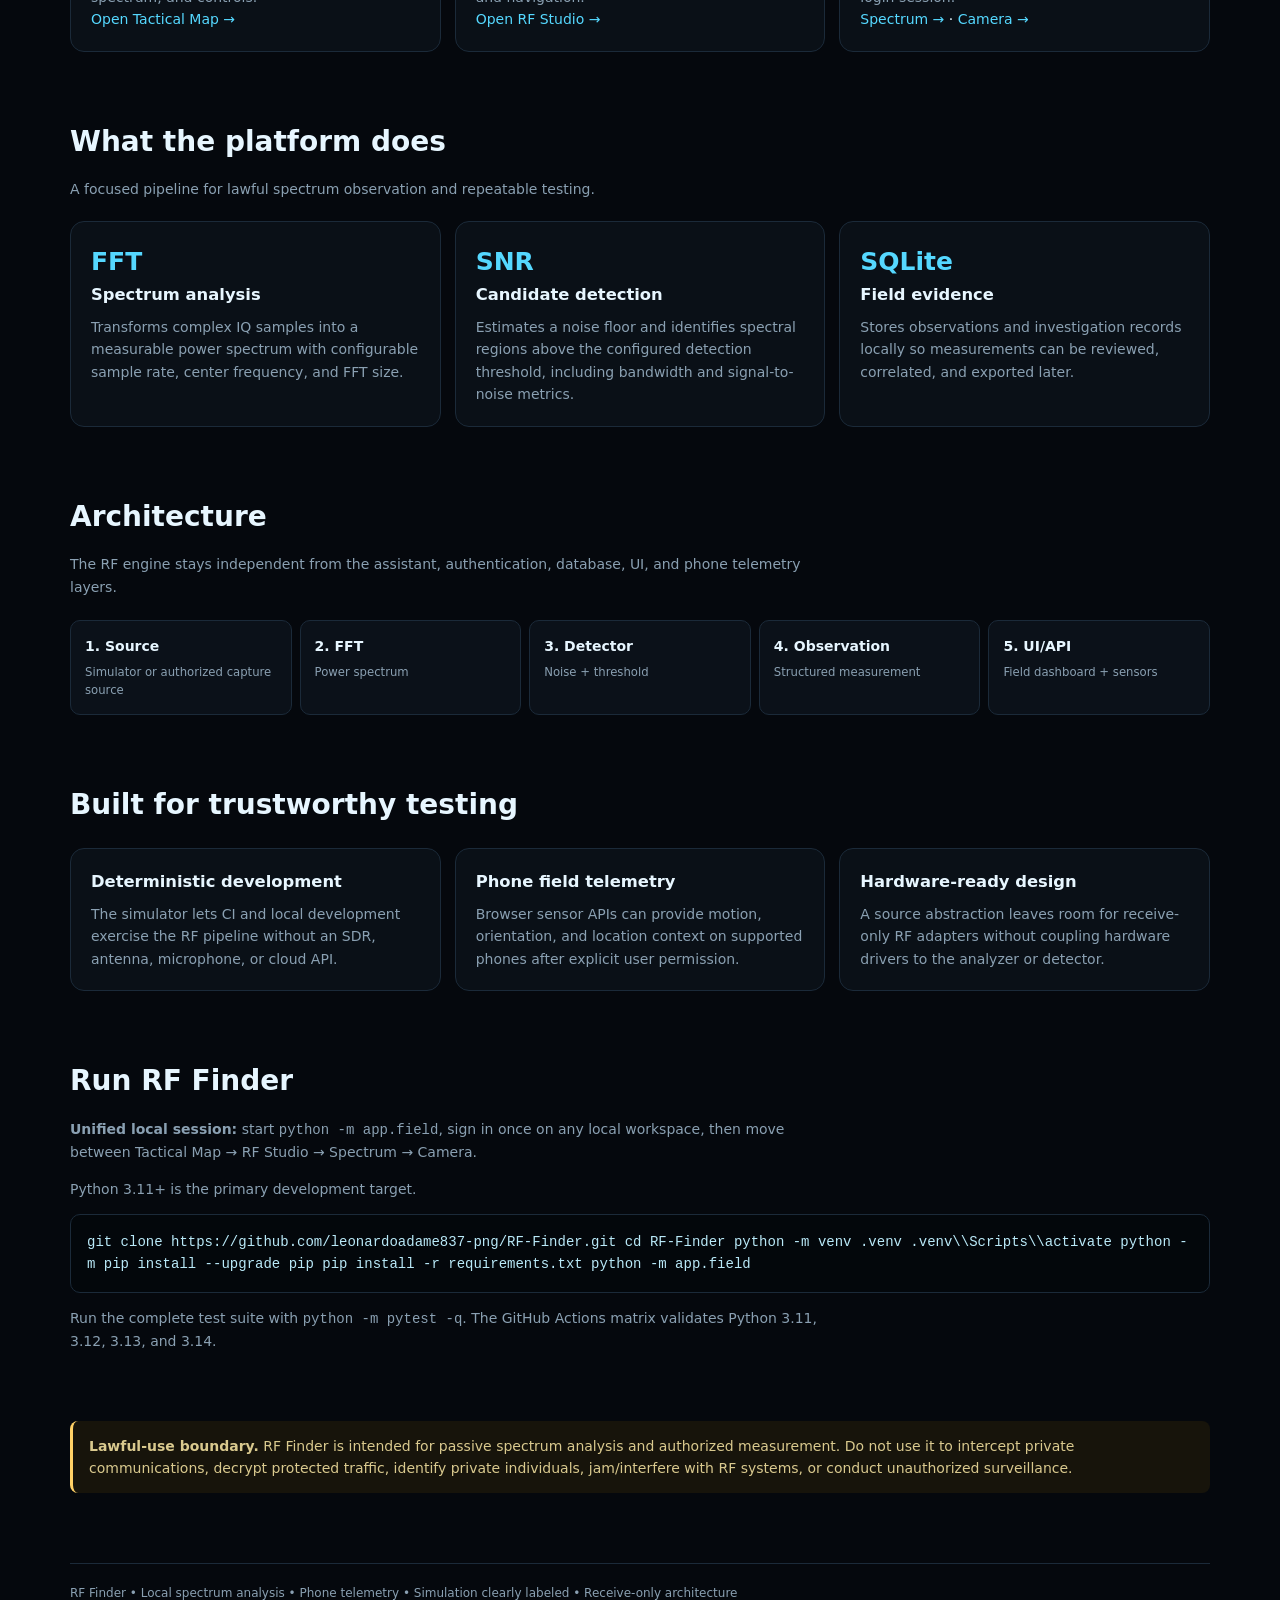
==== commit da56e489: "Update Pages documentation for current CI and unified field session" ====
--- a/docs/index.html
+++ b/docs/index.html
@@ -26,7 +26,7 @@
 .venv\\Scripts\\activate
 python -m pip install --upgrade pip
 pip install -r requirements.txt
-python app/main.py</div><p>Run the complete test suite with <code>python -m pytest -q</code>. The GitHub Actions matrix validates Python 3.11 and 3.12.</p></section>
+python -m app.field</div><p>Run the complete test suite with <code>python -m pytest -q</code>. The GitHub Actions matrix validates Python 3.11, 3.12, 3.13, and 3.14.</p></section>
 <section class="section" id="legal"><div class="notice"><strong>Lawful-use boundary.</strong> RF Finder is intended for passive spectrum analysis and authorized measurement. Do not use it to intercept private communications, decrypt protected traffic, identify private individuals, jam/interfere with RF systems, or conduct unauthorized surveillance.</div></section>
 <footer class="footer">RF Finder • Local spectrum analysis • Phone telemetry • Simulation clearly labeled • Receive-only architecture</footer>
 </div>
